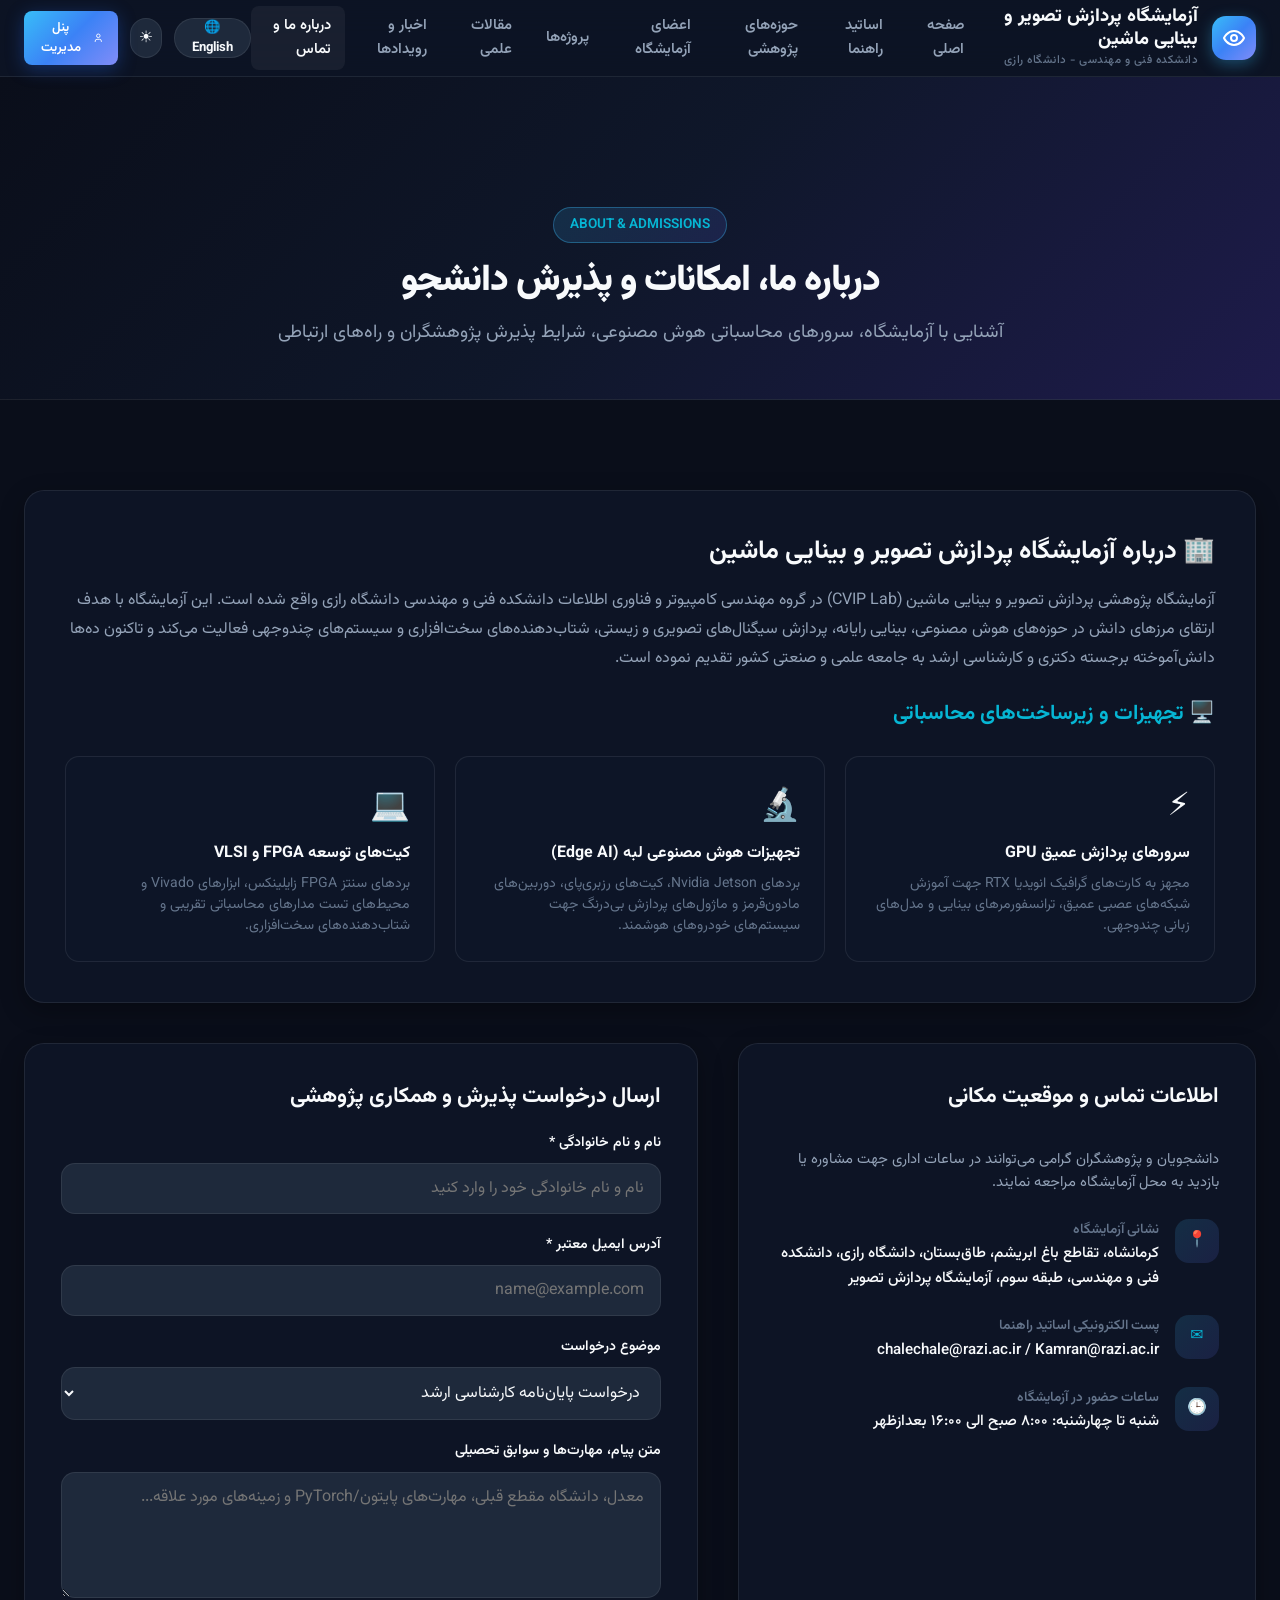
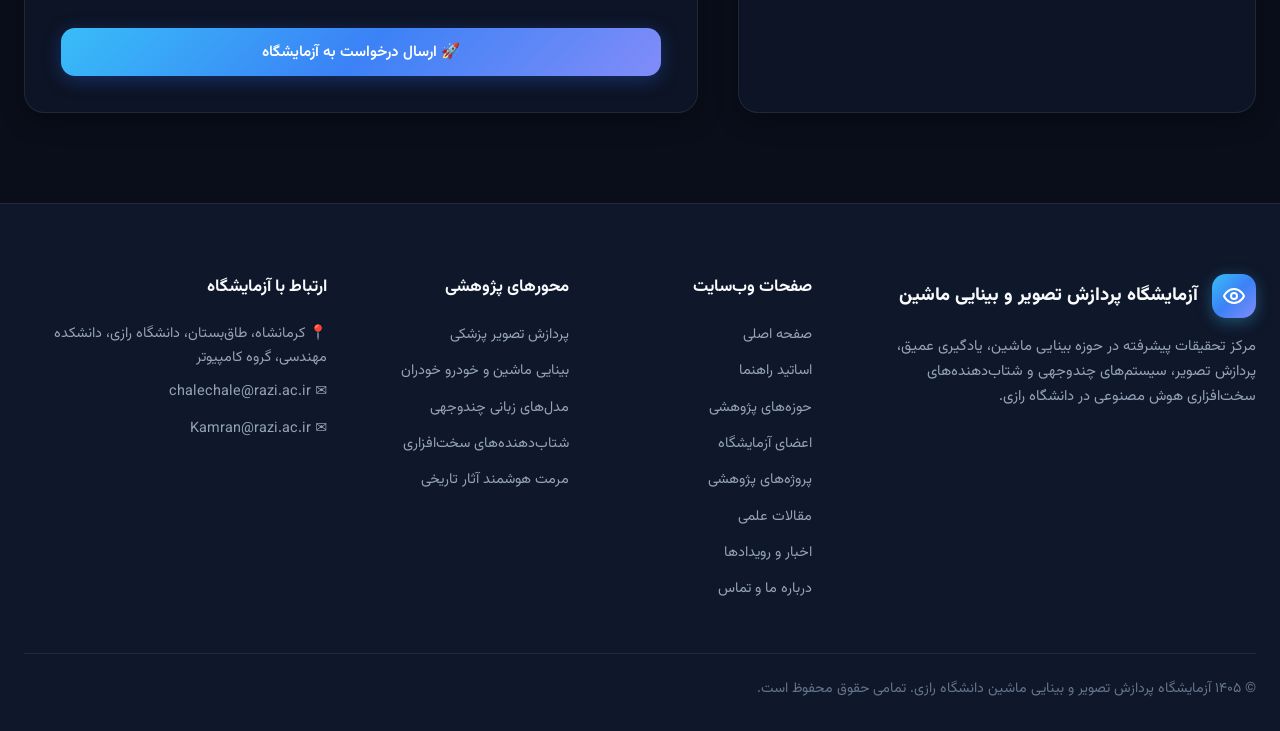
==== contact.html @ 0f0347de "Embed direct interactive Admin Modal in all HTML pages" ====
<!DOCTYPE html>
<html lang="fa" dir="rtl" data-theme="dark">
<head>
    <meta charset="UTF-8">
    <meta name="viewport" content="width=device-width, initial-scale=1.0">
    <title>درباره ما، پذیرش و تماس | آزمایشگاه پردازش تصویر و بینایی ماشین</title>
    
    <!-- Google Fonts -->
    <link rel="preconnect" href="https://fonts.googleapis.com">
    <link rel="preconnect" href="https://fonts.gstatic.com" crossorigin>
    <link href="https://fonts.googleapis.com/css2?family=Plus+Jakarta+Sans:wght@300;400;500;600;700;800&family=Vazirmatn:wght@300;400;500;600;700;800;900&family=Fira+Code:wght@400;500;600&display=swap" rel="stylesheet">
    
    <link rel="stylesheet" href="research_portal/css/modern-theme.css">
    <style>
        .page-header {
            padding: 130px 0 50px 0;
            background: var(--gradient-hero);
            text-align: center;
            position: relative;
            overflow: hidden;
            border-bottom: 1px solid var(--border-color);
        }
        .facilities-grid {
            display: grid;
            grid-template-columns: repeat(auto-fit, minmax(280px, 1fr));
            gap: 20px;
            margin-top: 24px;
        }
        .facility-box {
            background: var(--bg-card);
            border: 1px solid var(--border-color);
            border-radius: var(--radius-md);
            padding: 24px;
        }
    </style>
</head>
<body>

<!-- High-Tech Sticky Navbar -->
<header class="navbar">
    <div class="container navbar-container">
        <a href="index.html" class="nav-brand">
            <div class="nav-logo-icon">
                <svg viewBox="0 0 24 24" fill="none" stroke="currentColor" stroke-width="2">
                    <path d="M2 12s3-7 10-7 10 7 10 7-3 7-10 7-10-7-10-7Z"/>
                    <circle cx="12" cy="12" r="3"/>
                </svg>
            </div>
            <div class="nav-brand-text">
                <span class="nav-brand-title" id="t-nav-brand">آزمایشگاه پردازش تصویر و بینایی ماشین</span>
                <span class="nav-brand-sub" id="t-nav-sub">دانشکده فنی و مهندسی - دانشگاه رازی</span>
            </div>
        </a>

        <nav>
            <ul class="nav-menu">
                <li class="nav-item"><a href="index.html" class="nav-link" id="t-menu-home">صفحه اصلی</a></li>
                <li class="nav-item"><a href="faculty.html" class="nav-link" id="t-menu-faculty">اساتید راهنما</a></li>
                <li class="nav-item"><a href="research.html" class="nav-link" id="t-menu-research">حوزه‌های پژوهشی</a></li>
                <li class="nav-item"><a href="team.html" class="nav-link" id="t-menu-team">اعضای آزمایشگاه</a></li>
                <li class="nav-item"><a href="projects.html" class="nav-link" id="t-menu-projects">پروژه‌ها</a></li>
                <li class="nav-item"><a href="publications.html" class="nav-link" id="t-menu-pubs">مقالات علمی</a></li>
                <li class="nav-item"><a href="news.html" class="nav-link" id="t-menu-news">اخبار و رویدادها</a></li>
                <li class="nav-item"><a href="contact.html" class="nav-link active" id="t-menu-contact">درباره ما و تماس</a></li>
            </ul>
        </nav>

        <div class="nav-actions">
            <button type="button" class="lang-toggle" id="btn-toggle-language" title="English / فارسی">
                🌐 English
            </button>
            <button type="button" class="theme-toggle" id="btn-toggle-theme" title="تغییر تم">
                ☀️
            </button>
            <button type="button" class="btn btn-primary btn-sm" id="btn-open-admin" onclick="openAdminModal()">
                <svg width="14" height="14" viewBox="0 0 24 24" fill="none" stroke="currentColor" stroke-width="2"><path d="M19 21v-2a4 4 0 0 0-4-4H9a4 4 0 0 0-4 4v2"/><circle cx="12" cy="7" r="4"/></svg>
                <span id="t-nav-admin">پنل مدیریت</span>
            </button>
            <button class="mobile-toggle" aria-label="Menu">☰</button>
        </div>
    </div>
</header>

<!-- Page Header -->
<div class="page-header">
    <div class="container">
        <span class="section-badge">About & Admissions</span>
        <h1 class="hero-title" style="font-size: 2.3rem; margin-bottom: 12px;">درباره ما، امکانات و پذیرش دانشجو</h1>
        <p class="hero-desc" style="max-width: 750px; margin: 0 auto;">
            آشنایی با آزمایشگاه، سرورهای محاسباتی هوش مصنوعی، شرایط پذیرش پژوهشگران و راه‌های ارتباطی
        </p>
    </div>
</div>

<!-- Facilities & About Section -->
<section class="section">
    <div class="container">
        
        <div class="glass-card" style="padding: 40px; margin-bottom: 40px;">
            <h2 style="font-size: 1.6rem; color: var(--text-primary); margin-bottom: 14px;">🏢 درباره آزمایشگاه پردازش تصویر و بینایی ماشین</h2>
            <p style="color: var(--text-secondary); font-size: 1rem; line-height: 1.8; margin-bottom: 24px;">
                آزمایشگاه پژوهشی پردازش تصویر و بینایی ماشین (CVIP Lab) در گروه مهندسی کامپیوتر و فناوری اطلاعات دانشکده فنی و مهندسی دانشگاه رازی واقع شده است. این آزمایشگاه با هدف ارتقای مرزهای دانش در حوزه‌های هوش مصنوعی، بینایی رایانه، پردازش سیگنال‌های تصویری و زیستی، شتاب‌دهنده‌های سخت‌افزاری و سیستم‌های چندوجهی فعالیت می‌کند و تاکنون ده‌ها دانش‌آموخته برجسته دکتری و کارشناسی ارشد به جامعه علمی و صنعتی کشور تقدیم نموده است.
            </p>

            <h3 style="font-size: 1.3rem; color: var(--accent-cyan); margin-bottom: 14px;">🖥️ تجهیزات و زیرساخت‌های محاسباتی</h3>
            <div class="facilities-grid">
                <div class="facility-box">
                    <div style="font-size: 2rem; margin-bottom: 8px;">⚡</div>
                    <strong style="color: var(--text-primary); display: block; margin-bottom: 6px;">سرورهای پردازش عمیق GPU</strong>
                    <p style="color: var(--text-muted); font-size: 0.88rem; line-height: 1.5;">مجهز به کارت‌های گرافیک انویدیا RTX جهت آموزش شبکه‌های عصبی عمیق، ترانسفورمرهای بینایی و مدل‌های زبانی چندوجهی.</p>
                </div>

                <div class="facility-box">
                    <div style="font-size: 2rem; margin-bottom: 8px;">🔬</div>
                    <strong style="color: var(--text-primary); display: block; margin-bottom: 6px;">تجهیزات هوش مصنوعی لبه (Edge AI)</strong>
                    <p style="color: var(--text-muted); font-size: 0.88rem; line-height: 1.5;">بردهای Nvidia Jetson، کیت‌های رزبری‌پای، دوربین‌های مادون‌قرمز و ماژول‌های پردازش بی‌درنگ جهت سیستم‌های خودروهای هوشمند.</p>
                </div>

                <div class="facility-box">
                    <div style="font-size: 2rem; margin-bottom: 8px;">💻</div>
                    <strong style="color: var(--text-primary); display: block; margin-bottom: 6px;">کیت‌های توسعه FPGA و VLSI</strong>
                    <p style="color: var(--text-muted); font-size: 0.88rem; line-height: 1.5;">بردهای سنتز FPGA زایلینکس، ابزارهای Vivado و محیط‌های تست مدارهای محاسباتی تقریبی و شتاب‌دهنده‌های سخت‌افزاری.</p>
                </div>
            </div>
        </div>

        <!-- Contact & Application Form Section -->
        <div class="contact-wrap">
            <div class="glass-card contact-info-card">
                <h3 style="font-size: 1.35rem; color: var(--text-primary); margin-bottom: 8px;">اطلاعات تماس و موقعیت مکانی</h3>
                <p style="color: var(--text-secondary); font-size: 0.92rem; line-height: 1.6;">
                    دانشجویان و پژوهشگران گرامی می‌توانند در ساعات اداری جهت مشاوره یا بازدید به محل آزمایشگاه مراجعه نمایند.
                </p>

                <div class="contact-item">
                    <div class="contact-icon">📍</div>
                    <div>
                        <div class="contact-label">نشانی آزمایشگاه</div>
                        <div class="contact-val">کرمانشاه، تقاطع باغ ابریشم، طاق‌بستان، دانشگاه رازی، دانشکده فنی و مهندسی، طبقه سوم، آزمایشگاه پردازش تصویر</div>
                    </div>
                </div>

                <div class="contact-item">
                    <div class="contact-icon">✉️</div>
                    <div>
                        <div class="contact-label">پست الکترونیکی اساتید راهنما</div>
                        <div class="contact-val">chalechale@razi.ac.ir / Kamran@razi.ac.ir</div>
                    </div>
                </div>

                <div class="contact-item">
                    <div class="contact-icon">🕒</div>
                    <div>
                        <div class="contact-label">ساعات حضور در آزمایشگاه</div>
                        <div class="contact-val">شنبه تا چهارشنبه: ۸:۰۰ صبح الی ۱۶:۰۰ بعدازظهر</div>
                    </div>
                </div>
            </div>

            <!-- Form -->
            <div class="glass-card contact-form">
                <h3 style="font-size: 1.35rem; color: var(--text-primary); margin-bottom: 16px;">ارسال درخواست پذیرش و همکاری پژوهشی</h3>
                <form onsubmit="event.preventDefault(); alert('درخواست همکاری شما با موفقیت ثبت شد!'); this.reset();">
                    <div class="form-group">
                        <label class="form-label">نام و نام خانوادگی *</label>
                        <input type="text" class="form-control" placeholder="نام و نام خانوادگی خود را وارد کنید" required>
                    </div>

                    <div class="form-group">
                        <label class="form-label">آدرس ایمیل معتبر *</label>
                        <input type="email" class="form-control" placeholder="name@example.com" required>
                    </div>

                    <div class="form-group">
                        <label class="form-label">موضوع درخواست</label>
                        <select class="form-control">
                            <option>درخواست پایان‌نامه کارشناسی ارشد</option>
                            <option>پذیرش و رساله دکتری تخصصی</option>
                            <option>دستیار پژوهشی (Research Assistant)</option>
                            <option>پروژه‌های همکاری با صنعت</option>
                            <option>ارتباط عمومی و بازدید</option>
                        </select>
                    </div>

                    <div class="form-group">
                        <label class="form-label">متن پیام، مهارت‌ها و سوابق تحصیلی</label>
                        <textarea class="form-control" rows="4" placeholder="معدل، دانشگاه مقطع قبلی، مهارت‌های پایتون/PyTorch و زمینه‌های مورد علاقه..." required></textarea>
                    </div>

                    <button type="submit" class="btn btn-primary" style="width: 100%;">
                        🚀 ارسال درخواست به آزمایشگاه
                    </button>
                </form>
            </div>
        </div>

    </div>
</section>

<!-- Footer -->
<footer class="footer">
    <div class="container">
        <div class="footer-grid">
            <div>
                <div class="nav-brand">
                    <div class="nav-logo-icon">
                        <svg viewBox="0 0 24 24" fill="none" stroke="currentColor" stroke-width="2">
                            <path d="M2 12s3-7 10-7 10 7 10 7-3 7-10 7-10-7-10-7Z"/>
                            <circle cx="12" cy="12" r="3"/>
                        </svg>
                    </div>
                    <span class="nav-brand-title">آزمایشگاه پردازش تصویر و بینایی ماشین</span>
                </div>
                <p class="footer-brand-desc">
                    مرکز تحقیقات پیشرفته در حوزه بینایی ماشین، یادگیری عمیق، پردازش تصویر، سیستم‌های چندوجهی و شتاب‌دهنده‌های سخت‌افزاری هوش مصنوعی در دانشگاه رازی.
                </p>
            </div>

            <div>
                <h4 class="footer-heading">صفحات وب‌سایت</h4>
                <ul class="footer-links">
                    <li><a href="index.html">صفحه اصلی</a></li>
                    <li><a href="faculty.html">اساتید راهنما</a></li>
                    <li><a href="research.html">حوزه‌های پژوهشی</a></li>
                    <li><a href="team.html">اعضای آزمایشگاه</a></li>
                    <li><a href="projects.html">پروژه‌های پژوهشی</a></li>
                    <li><a href="publications.html">مقالات علمی</a></li>
                    <li><a href="news.html">اخبار و رویدادها</a></li>
                    <li><a href="contact.html">درباره ما و تماس</a></li>
                </ul>
            </div>

            <div>
                <h4 class="footer-heading">محورهای پژوهشی</h4>
                <ul class="footer-links">
                    <li><a href="research.html">پردازش تصویر پزشکی</a></li>
                    <li><a href="research.html">بینایی ماشین و خودرو خودران</a></li>
                    <li><a href="research.html">مدل‌های زبانی چندوجهی</a></li>
                    <li><a href="research.html">شتاب‌دهنده‌های سخت‌افزاری</a></li>
                    <li><a href="research.html">مرمت هوشمند آثار تاریخی</a></li>
                </ul>
            </div>

            <div>
                <h4 class="footer-heading">ارتباط با آزمایشگاه</h4>
                <ul class="footer-links">
                    <li style="color: var(--text-secondary); font-size: 0.9rem;">📍 کرمانشاه، طاق‌بستان، دانشگاه رازی، دانشکده مهندسی، گروه کامپیوتر</li>
                    <li><a href="mailto:chalechale@razi.ac.ir">✉️ chalechale@razi.ac.ir</a></li>
                    <li><a href="mailto:Kamran@razi.ac.ir">✉️ Kamran@razi.ac.ir</a></li>
                </ul>
            </div>
        </div>

        <div class="footer-bottom">
            <div>
                © ۱۴۰۵ آزمایشگاه پردازش تصویر و بینایی ماشین دانشگاه رازی. تمامی حقوق محفوظ است.
            </div>
        </div>
    </div>
</footer>

<!-- Interactive Admin Control Center Modal -->
<div class="modal-overlay" id="admin-modal">
    <div class="modal-card" style="max-width: 780px; width: 94%;">
        <button class="modal-close" type="button" onclick="document.getElementById('admin-modal').classList.remove('active')">✕</button>
        
        <div id="admin-login-view">
            <div style="text-align: center; margin-bottom: 24px;">
                <div style="font-size: 2.6rem; margin-bottom: 8px;">🔐</div>
                <h2 style="font-size: 1.6rem; color: var(--text-primary); margin-bottom: 6px;">ورود به پنل مدیریت آزمایشگاه</h2>
                <p style="color: var(--text-muted); font-size: 0.9rem;">نام کاربری: <code>admin</code> | رمز عبور: <code>admin123</code></p>
            </div>

            <div id="admin-login-err" style="display: none; background: rgba(239, 68, 68, 0.15); border: 1px solid rgba(239, 68, 68, 0.3); color: #f87171; padding: 12px; border-radius: 8px; margin-bottom: 16px; text-align: center; font-size: 0.9rem;">
                نام کاربری یا رمز عبور اشتباه است!
            </div>

            <form id="admin-login-form" onsubmit="handleAdminLogin(event)">
                <div class="form-group" style="margin-bottom: 16px;">
                    <label class="form-label" style="display: block; margin-bottom: 6px; font-weight: 600;">نام کاربری (Username)</label>
                    <input type="text" id="adm-user" class="form-control" style="width: 100%; padding: 12px; background: var(--bg-primary); border: 1px solid var(--border-color); border-radius: 8px; color: #fff;" value="admin" required>
                </div>
                <div class="form-group" style="margin-bottom: 20px;">
                    <label class="form-label" style="display: block; margin-bottom: 6px; font-weight: 600;">رمز عبور (Password)</label>
                    <input type="password" id="adm-pass" class="form-control" style="width: 100%; padding: 12px; background: var(--bg-primary); border: 1px solid var(--border-color); border-radius: 8px; color: #fff;" value="admin123" required>
                </div>
                <button type="submit" class="btn btn-primary" style="width: 100%; padding: 12px; font-weight: 700;">
                    ورود به سیستم (Sign In)
                </button>
            </form>
        </div>

        <div id="admin-dash-view" style="display: none;">
            <div style="display: flex; justify-content: space-between; align-items: center; border-bottom: 1px solid var(--border-color); padding-bottom: 16px; margin-bottom: 20px;">
                <div>
                    <h2 style="font-size: 1.4rem; color: var(--text-primary);">📊 پیشخوان مدیریت پرتال (Admin CMS)</h2>
                    <p style="font-size: 0.85rem; color: var(--text-muted);">خوش آمدید، مدیر سیستم | دسترسی به مدیریت اساتید، دانشجویان و مقالات</p>
                </div>
                <button type="button" class="btn btn-outline btn-sm" onclick="handleAdminLogout()">🚪 خروج</button>
            </div>

            <div style="display: grid; grid-template-columns: repeat(auto-fit, minmax(130px, 1fr)); gap: 12px; margin-bottom: 20px;">
                <div style="background: var(--bg-primary); border: 1px solid var(--border-color); padding: 14px; border-radius: 8px; text-align: center;">
                    <div style="font-size: 1.6rem; font-weight: 800; color: var(--accent-cyan);">35</div>
                    <div style="font-size: 0.78rem; color: var(--text-muted);">کل پژوهشگران</div>
                </div>
                <div style="background: var(--bg-primary); border: 1px solid var(--border-color); padding: 14px; border-radius: 8px; text-align: center;">
                    <div style="font-size: 1.6rem; font-weight: 800; color: var(--accent-purple);">9</div>
                    <div style="font-size: 0.78rem; color: var(--text-muted);">دانشجوی دکتری</div>
                </div>
                <div style="background: var(--bg-primary); border: 1px solid var(--border-color); padding: 14px; border-radius: 8px; text-align: center;">
                    <div style="font-size: 1.6rem; font-weight: 800; color: var(--accent-blue);">22</div>
                    <div style="font-size: 0.78rem; color: var(--text-muted);">دانشجوی ارشد</div>
                </div>
                <div style="background: var(--bg-primary); border: 1px solid var(--border-color); padding: 14px; border-radius: 8px; text-align: center;">
                    <div style="font-size: 1.6rem; font-weight: 800; color: var(--accent-emerald);">4</div>
                    <div style="font-size: 0.78rem; color: var(--text-muted);">فارغ‌التحصیل</div>
                </div>
            </div>

            <div style="margin-bottom: 16px; display: flex; gap: 8px; flex-wrap: wrap;">
                <button type="button" class="btn btn-primary btn-sm" onclick="alert('فرم افزودن دانشجو در نسخه پایگاه‌داده فعال است.')">➕ افزودن دانشجو</button>
                <button type="button" class="btn btn-secondary btn-sm" onclick="alert('فرم افزودن مقاله در نسخه پایگاه‌داده فعال است.')">📚 ثبت مقاله جدید</button>
                <a href="team.html" class="btn btn-outline btn-sm">👥 مدیریت اعضا</a>
            </div>

            <div style="max-height: 240px; overflow-y: auto; border: 1px solid var(--border-color); border-radius: 8px;">
                <table style="width: 100%; border-collapse: collapse; font-size: 0.85rem; text-align: right;">
                    <thead>
                        <tr style="background: var(--bg-primary); border-bottom: 1px solid var(--border-color);">
                            <th style="padding: 10px;">نام پژوهشگر</th>
                            <th style="padding: 10px;">مقطع</th>
                            <th style="padding: 10px;">استاد راهنما</th>
                        </tr>
                    </thead>
                    <tbody>
                        <tr style="border-bottom: 1px solid var(--border-color);"><td style="padding: 10px; font-weight: 600;">فائزه صفری</td><td style="padding: 10px;">PhD</td><td style="padding: 10px; color: var(--accent-cyan);">دکتر عبدالله چاله چاله</td></tr>
                        <tr style="border-bottom: 1px solid var(--border-color);"><td style="padding: 10px; font-weight: 600;">عارف عارف‌نیا</td><td style="padding: 10px;">PhD</td><td style="padding: 10px; color: var(--accent-cyan);">دکتر عبدالله چاله چاله</td></tr>
                        <tr style="border-bottom: 1px solid var(--border-color);"><td style="padding: 10px; font-weight: 600;">طاهره کرمی</td><td style="padding: 10px;">PhD</td><td style="padding: 10px; color: var(--accent-cyan);">دکتر عبدالله چاله چاله</td></tr>
                        <tr style="border-bottom: 1px solid var(--border-color);"><td style="padding: 10px; font-weight: 600;">سمانه خسروی</td><td style="padding: 10px;">PhD</td><td style="padding: 10px; color: var(--accent-cyan);">دکتر آرزو کامران</td></tr>
                        <tr style="border-bottom: 1px solid var(--border-color);"><td style="padding: 10px; font-weight: 600;">فاطمه خلوندی</td><td style="padding: 10px;">MSc</td><td style="padding: 10px; color: var(--accent-cyan);">دکتر عبدالله چاله چاله</td></tr>
                        <tr style="border-bottom: 1px solid var(--border-color);"><td style="padding: 10px; font-weight: 600;">طیبه کریمی</td><td style="padding: 10px;">Alumni</td><td style="padding: 10px; color: var(--accent-cyan);">دکتر آرزو کامران</td></tr>
                    </tbody>
                </table>
            </div>
        </div>
    </div>
</div>

<script>
function openAdminModal() {
    const modal = document.getElementById('admin-modal');
    if (modal) modal.classList.add('active');
}
function handleAdminLogin(e) {
    if (e) e.preventDefault();
    const user = document.getElementById('adm-user')?.value.trim();
    const pass = document.getElementById('adm-pass')?.value.trim();
    const err = document.getElementById('admin-login-err');
    if (user === 'admin' && pass === 'admin123') {
        if (err) err.style.display = 'none';
        document.getElementById('admin-login-view').style.display = 'none';
        document.getElementById('admin-dash-view').style.display = 'block';
    } else {
        if (err) err.style.display = 'block';
    }
}
function handleAdminLogout() {
    document.getElementById('admin-dash-view').style.display = 'none';
    document.getElementById('admin-login-view').style.display = 'block';
}
</script>

<script src="research_portal/js/main.js?v=4"></script>
</body>
</html>
---- research_portal/css/modern-theme.css ----
/* ==========================================================================
   CVIP LAB - ADVANCED MODERN THEME & DESIGN SYSTEM
   Computer Vision & Image Processing Research Laboratory
   ========================================================================== */

@import url('https://fonts.googleapis.com/css2?family=Plus+Jakarta+Sans:ital,wght@0,300;0,400;0,500;0,600;0,700;0,800;1,400&family=Vazirmatn:wght@300;400;500;600;700;800;900&family=Fira+Code:wght@400;500;600&display=swap');

:root {
  /* Color Palette - Dark Theme (Default Tech Mode) */
  --bg-primary: #0a0e1a;
  --bg-secondary: #0f172a;
  --bg-tertiary: #1e293b;
  --bg-card: rgba(15, 23, 42, 0.75);
  --bg-card-hover: rgba(30, 41, 59, 0.85);
  --bg-glass: rgba(15, 23, 42, 0.65);
  --border-color: rgba(255, 255, 255, 0.08);
  --border-glow: rgba(56, 189, 248, 0.35);

  --text-primary: #f8fafc;
  --text-secondary: #94a3b8;
  --text-muted: #64748b;

  --accent-blue: #3b82f6;
  --accent-cyan: #06b6d4;
  --accent-indigo: #6366f1;
  --accent-purple: #a855f7;
  --accent-emerald: #10b981;
  --accent-amber: #f59e0b;
  --accent-rose: #f43f5e;

  --gradient-hero: linear-gradient(135deg, #0a0e1a 0%, #0f172a 50%, #1e1b4b 100%);
  --gradient-accent: linear-gradient(135deg, #38bdf8 0%, #3b82f6 50%, #818cf8 100%);
  --gradient-glow: linear-gradient(135deg, rgba(56, 189, 248, 0.15), rgba(99, 102, 241, 0.15));
  --gradient-card: linear-gradient(180deg, rgba(30, 41, 59, 0.6) 0%, rgba(15, 23, 42, 0.8) 100%);

  --shadow-sm: 0 2px 8px rgba(0, 0, 0, 0.2);
  --shadow-md: 0 8px 24px rgba(0, 0, 0, 0.3);
  --shadow-lg: 0 16px 40px rgba(0, 0, 0, 0.4);
  --shadow-glow: 0 0 25px rgba(56, 189, 248, 0.2);

  --radius-sm: 8px;
  --radius-md: 14px;
  --radius-lg: 20px;
  --radius-xl: 28px;
  --radius-full: 9999px;

  --font-en: 'Plus Jakarta Sans', -apple-system, BlinkMacSystemFont, sans-serif;
  --font-fa: 'Vazirmatn', system-ui, -apple-system, sans-serif;
  --font-code: 'Fira Code', monospace;

  --transition: all 0.3s cubic-bezier(0.4, 0, 0.2, 1);
  --transition-slow: all 0.5s cubic-bezier(0.4, 0, 0.2, 1);
}

/* Light Mode Overrides */
[data-theme="light"] {
  --bg-primary: #f8fafc;
  --bg-secondary: #f1f5f9;
  --bg-tertiary: #e2e8f0;
  --bg-card: rgba(255, 255, 255, 0.9);
  --bg-card-hover: #ffffff;
  --bg-glass: rgba(255, 255, 255, 0.8);
  --border-color: rgba(0, 0, 0, 0.08);
  --border-glow: rgba(37, 99, 235, 0.3);

  --text-primary: #0f172a;
  --text-secondary: #475569;
  --text-muted: #64748b;

  --gradient-hero: linear-gradient(135deg, #f8fafc 0%, #e2e8f0 50%, #eff6ff 100%);
  --gradient-accent: linear-gradient(135deg, #0284c7 0%, #2563eb 50%, #4f46e5 100%);
  --gradient-glow: linear-gradient(135deg, rgba(37, 99, 235, 0.08), rgba(99, 102, 241, 0.08));
  --gradient-card: linear-gradient(180deg, rgba(255, 255, 255, 0.95) 0%, rgba(248, 250, 252, 0.9) 100%);

  --shadow-sm: 0 2px 8px rgba(15, 23, 42, 0.04);
  --shadow-md: 0 10px 30px rgba(15, 23, 42, 0.08);
  --shadow-lg: 0 20px 45px rgba(15, 23, 42, 0.12);
  --shadow-glow: 0 0 25px rgba(37, 99, 235, 0.15);
}

/* ==========================================================================
   Base & Reset
   ========================================================================== */
*, *::before, *::after {
  box-sizing: border-box;
  margin: 0;
  padding: 0;
}

html {
  scroll-behavior: smooth;
  font-size: 16px;
}

body {
  font-family: var(--font-en);
  background-color: var(--bg-primary);
  color: var(--text-primary);
  line-height: 1.65;
  overflow-x: hidden;
  transition: background-color 0.4s ease, color 0.4s ease;
  min-height: 100vh;
  display: flex;
  flex-direction: column;
}

/* Persian / RTL Mode */
html[dir="rtl"] body,
html[lang="fa"] body {
  font-family: var(--font-fa);
  direction: rtl;
  text-align: right;
}

a {
  color: inherit;
  text-decoration: none;
  transition: var(--transition);
}

img {
  max-width: 100%;
  height: auto;
  display: block;
}

button, input, textarea, select {
  font-family: inherit;
  font-size: inherit;
  color: inherit;
}

/* Custom Scrollbar */
::-webkit-scrollbar {
  width: 10px;
}
::-webkit-scrollbar-track {
  background: var(--bg-primary);
}
::-webkit-scrollbar-thumb {
  background: var(--bg-tertiary);
  border-radius: var(--radius-full);
}
::-webkit-scrollbar-thumb:hover {
  background: var(--accent-blue);
}

/* ==========================================================================
   Typography & Utilities
   ========================================================================== */
.container {
  width: 100%;
  max-width: 1280px;
  margin: 0 auto;
  padding: 0 24px;
}

.gradient-text {
  background: var(--gradient-accent);
  -webkit-background-clip: text;
  -webkit-text-fill-color: transparent;
  display: inline-block;
}

.section-title-wrap {
  text-align: center;
  margin-bottom: 48px;
  position: relative;
}

.section-badge {
  display: inline-flex;
  align-items: center;
  gap: 8px;
  padding: 6px 16px;
  background: var(--gradient-glow);
  border: 1px solid var(--border-glow);
  border-radius: var(--radius-full);
  font-size: 0.85rem;
  font-weight: 600;
  color: var(--accent-cyan);
  text-transform: uppercase;
  letter-spacing: 1px;
  margin-bottom: 16px;
}

html[dir="rtl"] .section-badge {
  letter-spacing: 0;
}

.section-title {
  font-size: 2.35rem;
  font-weight: 800;
  color: var(--text-primary);
  margin-bottom: 12px;
  letter-spacing: -0.5px;
}

.section-subtitle {
  font-size: 1.05rem;
  color: var(--text-secondary);
  max-width: 680px;
  margin: 0 auto;
}

/* Glassmorphism Card */
.glass-card {
  background: var(--bg-card);
  backdrop-filter: blur(16px);
  -webkit-backdrop-filter: blur(16px);
  border: 1px solid var(--border-color);
  border-radius: var(--radius-lg);
  box-shadow: var(--shadow-md);
  transition: var(--transition);
  position: relative;
  overflow: hidden;
}

.glass-card:hover {
  transform: translateY(-4px);
  border-color: var(--border-glow);
  box-shadow: var(--shadow-glow), var(--shadow-lg);
}

/* Buttons */
.btn {
  display: inline-flex;
  align-items: center;
  justify-content: center;
  gap: 10px;
  padding: 12px 26px;
  border-radius: var(--radius-md);
  font-weight: 600;
  font-size: 0.95rem;
  cursor: pointer;
  border: none;
  outline: none;
  transition: var(--transition);
  position: relative;
  z-index: 1;
}

.btn-primary {
  background: var(--gradient-accent);
  color: #ffffff !important;
  box-shadow: 0 4px 18px rgba(37, 99, 235, 0.35);
}

.btn-primary:hover {
  box-shadow: 0 8px 25px rgba(37, 99, 235, 0.55);
  transform: translateY(-2px);
}

.btn-secondary {
  background: var(--bg-tertiary);
  color: var(--text-primary);
  border: 1px solid var(--border-color);
}

.btn-secondary:hover {
  background: var(--bg-card-hover);
  border-color: var(--border-glow);
  transform: translateY(-2px);
}

.btn-outline {
  background: transparent;
  color: var(--text-primary);
  border: 1px solid var(--border-color);
}

.btn-outline:hover {
  border-color: var(--accent-blue);
  color: var(--accent-cyan);
  background: rgba(56, 189, 248, 0.05);
}

.btn-sm {
  padding: 7px 14px;
  font-size: 0.82rem;
  border-radius: var(--radius-sm);
}

.btn-icon {
  width: 40px;
  height: 40px;
  padding: 0;
  border-radius: var(--radius-full);
}

/* ==========================================================================
   Navigation Bar
   ========================================================================== */
.navbar {
  position: sticky;
  top: 0;
  left: 0;
  width: 100%;
  z-index: 1000;
  background: var(--bg-glass);
  backdrop-filter: blur(20px);
  -webkit-backdrop-filter: blur(20px);
  border-bottom: 1px solid var(--border-color);
  transition: var(--transition);
}

.navbar-container {
  display: flex;
  align-items: center;
  justify-content: space-between;
  height: 76px;
}

.nav-brand {
  display: flex;
  align-items: center;
  gap: 14px;
  font-weight: 800;
  font-size: 1.25rem;
}

.nav-logo-icon {
  width: 44px;
  height: 44px;
  border-radius: var(--radius-md);
  background: var(--gradient-accent);
  display: flex;
  align-items: center;
  justify-content: center;
  color: white;
  box-shadow: 0 4px 15px rgba(56, 189, 248, 0.35);
  flex-shrink: 0;
}

.nav-logo-icon svg {
  width: 24px;
  height: 24px;
}

.nav-brand-text {
  display: flex;
  flex-direction: column;
}

.nav-brand-title {
  color: var(--text-primary);
  line-height: 1.2;
  font-size: 1.15rem;
}

.nav-brand-sub {
  font-size: 0.72rem;
  color: var(--text-muted);
  font-weight: 500;
  letter-spacing: 0.5px;
}

.nav-menu {
  display: flex;
  align-items: center;
  gap: 6px;
  list-style: none;
}

.nav-item {
  position: relative;
}

.nav-link {
  display: flex;
  align-items: center;
  gap: 6px;
  padding: 8px 14px;
  font-size: 0.92rem;
  font-weight: 600;
  color: var(--text-secondary);
  border-radius: var(--radius-sm);
  transition: var(--transition);
}

.nav-link:hover, .nav-link.active {
  color: var(--text-primary);
  background: rgba(255, 255, 255, 0.05);
}

[data-theme="light"] .nav-link:hover, [data-theme="light"] .nav-link.active {
  background: rgba(0, 0, 0, 0.05);
}

/* Dropdown */
.nav-dropdown {
  position: absolute;
  top: 100%;
  left: 0;
  min-width: 220px;
  background: var(--bg-secondary);
  border: 1px solid var(--border-color);
  border-radius: var(--radius-md);
  padding: 8px;
  box-shadow: var(--shadow-lg);
  opacity: 0;
  visibility: hidden;
  transform: translateY(10px);
  transition: var(--transition);
  z-index: 100;
}

html[dir="rtl"] .nav-dropdown {
  left: auto;
  right: 0;
}

.nav-item:hover .nav-dropdown {
  opacity: 1;
  visibility: visible;
  transform: translateY(0);
}

.nav-dropdown-item {
  display: flex;
  align-items: center;
  gap: 10px;
  padding: 10px 14px;
  font-size: 0.88rem;
  font-weight: 500;
  color: var(--text-secondary);
  border-radius: var(--radius-sm);
  transition: var(--transition);
}

.nav-dropdown-item:hover {
  background: var(--bg-tertiary);
  color: var(--accent-cyan);
}

/* Controls (Theme + Lang + Admin) */
.nav-actions {
  display: flex;
  align-items: center;
  gap: 12px;
}

.theme-toggle, .lang-toggle {
  background: var(--bg-tertiary);
  border: 1px solid var(--border-color);
  color: var(--text-primary);
  width: 40px;
  height: 40px;
  border-radius: var(--radius-full);
  display: flex;
  align-items: center;
  justify-content: center;
  cursor: pointer;
  transition: var(--transition);
}

.theme-toggle:hover, .lang-toggle:hover {
  border-color: var(--accent-blue);
  color: var(--accent-cyan);
  transform: scale(1.05);
}

.lang-toggle {
  width: auto;
  padding: 0 14px;
  font-weight: 700;
  font-size: 0.82rem;
}

.mobile-toggle {
  display: none;
  background: transparent;
  border: none;
  color: var(--text-primary);
  font-size: 1.5rem;
  cursor: pointer;
}

/* ==========================================================================
   Hero Section & Canvas
   ========================================================================== */
.hero-section {
  position: relative;
  min-height: 86vh;
  display: flex;
  align-items: center;
  justify-content: center;
  padding: 70px 0 50px 0;
  overflow: hidden;
  background: var(--gradient-hero);
}

#vision-canvas {
  position: absolute;
  top: 0;
  left: 0;
  width: 100%;
  height: 100%;
  pointer-events: none;
  z-index: 0;
  opacity: 0.85;
}

.hero-glow-1 {
  position: absolute;
  top: 15%;
  left: 10%;
  width: 450px;
  height: 450px;
  background: radial-gradient(circle, rgba(56, 189, 248, 0.18) 0%, rgba(56, 189, 248, 0) 70%);
  filter: blur(50px);
  pointer-events: none;
}

.hero-glow-2 {
  position: absolute;
  bottom: 10%;
  right: 10%;
  width: 500px;
  height: 500px;
  background: radial-gradient(circle, rgba(99, 102, 241, 0.18) 0%, rgba(99, 102, 241, 0) 70%);
  filter: blur(50px);
  pointer-events: none;
}

.hero-content {
  position: relative;
  z-index: 2;
  text-align: center;
  max-width: 960px;
  margin: 0 auto;
}

.hero-tag {
  display: inline-flex;
  align-items: center;
  gap: 8px;
  padding: 8px 20px;
  background: rgba(56, 189, 248, 0.1);
  border: 1px solid rgba(56, 189, 248, 0.3);
  border-radius: var(--radius-full);
  font-size: 0.9rem;
  font-weight: 600;
  color: var(--accent-cyan);
  margin-bottom: 24px;
  box-shadow: 0 4px 15px rgba(56, 189, 248, 0.15);
  animation: pulse-glow 3s infinite alternate;
}

@keyframes pulse-glow {
  0% { box-shadow: 0 0 10px rgba(56, 189, 248, 0.2); }
  100% { box-shadow: 0 0 25px rgba(56, 189, 248, 0.45); }
}

.hero-title {
  font-size: 3.4rem;
  font-weight: 900;
  line-height: 1.2;
  letter-spacing: -1px;
  margin-bottom: 20px;
}

.hero-desc {
  font-size: 1.15rem;
  color: var(--text-secondary);
  line-height: 1.8;
  max-width: 800px;
  margin: 0 auto 36px auto;
}

.hero-actions {
  display: flex;
  align-items: center;
  justify-content: center;
  gap: 16px;
  flex-wrap: wrap;
  margin-bottom: 60px;
}

/* Hero Stats Bar */
.hero-stats {
  display: grid;
  grid-template-columns: repeat(4, 1fr);
  gap: 20px;
  margin-top: 20px;
}

.stat-item {
  padding: 24px;
  text-align: center;
  background: var(--bg-card);
  backdrop-filter: blur(12px);
  border: 1px solid var(--border-color);
  border-radius: var(--radius-md);
  transition: var(--transition);
}

.stat-item:hover {
  transform: translateY(-5px);
  border-color: var(--border-glow);
  box-shadow: var(--shadow-glow);
}

.stat-number {
  font-size: 2.6rem;
  font-weight: 800;
  background: var(--gradient-accent);
  -webkit-background-clip: text;
  -webkit-text-fill-color: transparent;
  line-height: 1;
  margin-bottom: 8px;
}

.stat-label {
  font-size: 0.9rem;
  color: var(--text-secondary);
  font-weight: 600;
}

/* ==========================================================================
   Section Layouts
   ========================================================================== */
.section {
  padding: 90px 0;
  position: relative;
}

.section-alt {
  background: var(--bg-secondary);
}

/* Research Areas Grid */
.research-grid {
  display: grid;
  grid-template-columns: repeat(auto-fit, minmax(320px, 1fr));
  gap: 28px;
}

.research-card {
  padding: 32px;
  display: flex;
  flex-direction: column;
  height: 100%;
}

.research-icon {
  width: 56px;
  height: 56px;
  border-radius: var(--radius-md);
  background: var(--gradient-glow);
  border: 1px solid var(--border-glow);
  color: var(--accent-cyan);
  display: flex;
  align-items: center;
  justify-content: center;
  margin-bottom: 22px;
  font-size: 1.6rem;
  transition: var(--transition);
}

.research-card:hover .research-icon {
  transform: scale(1.1) rotate(5deg);
  background: var(--gradient-accent);
  color: white;
}

.research-title {
  font-size: 1.3rem;
  font-weight: 700;
  margin-bottom: 12px;
  color: var(--text-primary);
}

.research-desc {
  font-size: 0.95rem;
  color: var(--text-secondary);
  line-height: 1.7;
  flex-grow: 1;
  margin-bottom: 20px;
}

.research-tags {
  display: flex;
  flex-wrap: wrap;
  gap: 8px;
}

.tag {
  font-size: 0.78rem;
  font-weight: 600;
  padding: 4px 10px;
  border-radius: var(--radius-sm);
  background: rgba(255, 255, 255, 0.05);
  color: var(--text-secondary);
  border: 1px solid var(--border-color);
}

[data-theme="light"] .tag {
  background: rgba(0, 0, 0, 0.04);
}

/* ==========================================================================
   Faculty / Professors Spotlight
   ========================================================================== */
.professors-grid {
  display: grid;
  grid-template-columns: repeat(auto-fit, minmax(460px, 1fr));
  gap: 32px;
}

.prof-featured-card {
  display: flex;
  gap: 28px;
  padding: 36px;
  align-items: flex-start;
}

.prof-img-wrap {
  position: relative;
  flex-shrink: 0;
  width: 170px;
  height: 215px;
  border-radius: var(--radius-md);
  overflow: hidden;
  border: 2px solid var(--border-glow);
  box-shadow: var(--shadow-md);
}

.prof-img-wrap img {
  width: 100%;
  height: 100%;
  object-fit: cover;
  object-position: top;
  transition: transform 0.5s ease;
}

.prof-featured-card:hover .prof-img-wrap img {
  transform: scale(1.05);
}

.prof-info {
  flex-grow: 1;
}

.prof-badge {
  display: inline-block;
  font-size: 0.78rem;
  font-weight: 700;
  padding: 4px 12px;
  border-radius: var(--radius-full);
  background: rgba(59, 130, 246, 0.15);
  color: var(--accent-blue);
  margin-bottom: 8px;
}

.prof-name {
  font-size: 1.55rem;
  font-weight: 800;
  margin-bottom: 4px;
  color: var(--text-primary);
}

.prof-title {
  font-size: 0.95rem;
  color: var(--accent-cyan);
  font-weight: 600;
  margin-bottom: 12px;
}

.prof-field {
  font-size: 0.9rem;
  color: var(--text-secondary);
  margin-bottom: 16px;
  line-height: 1.6;
}

.prof-links {
  display: flex;
  gap: 12px;
  flex-wrap: wrap;
  margin-top: 14px;
}

/* ==========================================================================
   Team / Students Section & Filter
   ========================================================================== */
.filter-bar {
  display: flex;
  align-items: center;
  justify-content: space-between;
  flex-wrap: wrap;
  gap: 20px;
  margin-bottom: 36px;
  background: var(--bg-card);
  padding: 16px 24px;
  border-radius: var(--radius-lg);
  border: 1px solid var(--border-color);
}

.filter-tabs {
  display: flex;
  gap: 8px;
  flex-wrap: wrap;
}

.filter-btn {
  padding: 8px 18px;
  border-radius: var(--radius-full);
  font-size: 0.88rem;
  font-weight: 600;
  background: transparent;
  border: 1px solid transparent;
  color: var(--text-secondary);
  cursor: pointer;
  transition: var(--transition);
}

.filter-btn:hover {
  color: var(--text-primary);
  background: var(--bg-tertiary);
}

.filter-btn.active {
  background: var(--gradient-accent);
  color: #ffffff;
  box-shadow: 0 4px 14px rgba(37, 99, 235, 0.3);
}

.search-input-wrap {
  position: relative;
  min-width: 260px;
}

.search-input-wrap input {
  width: 100%;
  padding: 10px 16px 10px 42px;
  background: var(--bg-tertiary);
  border: 1px solid var(--border-color);
  border-radius: var(--radius-full);
  font-size: 0.9rem;
  color: var(--text-primary);
  outline: none;
  transition: var(--transition);
}

html[dir="rtl"] .search-input-wrap input {
  padding: 10px 42px 10px 16px;
}

.search-input-wrap input:focus {
  border-color: var(--accent-cyan);
  box-shadow: 0 0 12px rgba(6, 182, 212, 0.25);
}

.search-icon-pos {
  position: absolute;
  top: 50%;
  left: 15px;
  transform: translateY(-50%);
  color: var(--text-muted);
  pointer-events: none;
}

html[dir="rtl"] .search-icon-pos {
  left: auto;
  right: 15px;
}

/* Students Grid */
.students-grid {
  display: grid;
  grid-template-columns: repeat(auto-fill, minmax(280px, 1fr));
  gap: 24px;
}

.student-card {
  padding: 24px;
  text-align: center;
  display: flex;
  flex-direction: column;
  align-items: center;
}

.student-avatar {
  width: 100px;
  height: 100px;
  border-radius: 50%;
  object-fit: cover;
  border: 3px solid var(--border-glow);
  margin-bottom: 16px;
  box-shadow: var(--shadow-sm);
  transition: var(--transition);
}

.student-card:hover .student-avatar {
  transform: scale(1.08);
  border-color: var(--accent-cyan);
}

.student-degree-badge {
  font-size: 0.72rem;
  font-weight: 700;
  padding: 3px 10px;
  border-radius: var(--radius-full);
  margin-bottom: 8px;
}

.badge-phd {
  background: rgba(168, 85, 247, 0.15);
  color: var(--accent-purple);
  border: 1px solid rgba(168, 85, 247, 0.3);
}

.badge-msc {
  background: rgba(56, 189, 248, 0.15);
  color: var(--accent-cyan);
  border: 1px solid rgba(56, 189, 248, 0.3);
}

.badge-alumni {
  background: rgba(16, 185, 129, 0.15);
  color: var(--accent-emerald);
  border: 1px solid rgba(16, 185, 129, 0.3);
}

.student-name {
  font-size: 1.15rem;
  font-weight: 700;
  color: var(--text-primary);
  margin-bottom: 4px;
}

.student-major {
  font-size: 0.82rem;
  color: var(--text-muted);
  margin-bottom: 12px;
}

.student-thesis {
  font-size: 0.85rem;
  color: var(--text-secondary);
  line-height: 1.5;
  background: rgba(255, 255, 255, 0.03);
  padding: 10px;
  border-radius: var(--radius-sm);
  width: 100%;
  margin-bottom: 16px;
  flex-grow: 1;
  display: -webkit-box;
  -webkit-line-clamp: 2;
  -webkit-box-orient: vertical;
  overflow: hidden;
}

[data-theme="light"] .student-thesis {
  background: rgba(0, 0, 0, 0.02);
}

.student-card-actions {
  display: flex;
  gap: 8px;
  width: 100%;
  margin-top: auto;
}

/* ==========================================================================
   Publications List
   ========================================================================== */
.pub-list {
  display: flex;
  flex-direction: column;
  gap: 20px;
}

.pub-item {
  padding: 26px 30px;
  border-left: 4px solid var(--accent-blue);
  display: flex;
  flex-direction: column;
  gap: 12px;
}

html[dir="rtl"] .pub-item {
  border-left: none;
  border-right: 4px solid var(--accent-blue);
}

.pub-item:hover {
  border-color: var(--accent-cyan);
}

.pub-header {
  display: flex;
  align-items: center;
  justify-content: space-between;
  flex-wrap: wrap;
  gap: 10px;
}

.pub-year-badge {
  font-size: 0.8rem;
  font-weight: 700;
  padding: 3px 12px;
  border-radius: var(--radius-full);
  background: rgba(56, 189, 248, 0.15);
  color: var(--accent-cyan);
}

.pub-venue-badge {
  font-size: 0.78rem;
  font-weight: 600;
  padding: 3px 10px;
  border-radius: var(--radius-sm);
  background: rgba(255, 255, 255, 0.05);
  color: var(--text-secondary);
}

.pub-title {
  font-size: 1.18rem;
  font-weight: 700;
  color: var(--text-primary);
  line-height: 1.45;
}

.pub-authors {
  font-size: 0.92rem;
  color: var(--text-secondary);
}

.pub-journal {
  font-size: 0.88rem;
  color: var(--text-muted);
  font-style: italic;
}

.pub-actions {
  display: flex;
  gap: 10px;
  flex-wrap: wrap;
  margin-top: 4px;
}

/* ==========================================================================
   Projects Showcase
   ========================================================================== */
.projects-grid {
  display: grid;
  grid-template-columns: repeat(auto-fit, minmax(360px, 1fr));
  gap: 28px;
}

.project-card {
  padding: 0;
  display: flex;
  flex-direction: column;
}

.project-img-wrap {
  width: 100%;
  height: 200px;
  overflow: hidden;
  position: relative;
  background: linear-gradient(135deg, #1e293b 0%, #0f172a 100%);
}

.project-img-wrap img {
  width: 100%;
  height: 100%;
  object-fit: cover;
  transition: transform 0.6s ease;
}

.project-card:hover .project-img-wrap img {
  transform: scale(1.08);
}

.project-status-tag {
  position: absolute;
  top: 14px;
  right: 14px;
  padding: 4px 12px;
  border-radius: var(--radius-full);
  font-size: 0.75rem;
  font-weight: 700;
  backdrop-filter: blur(8px);
}

html[dir="rtl"] .project-status-tag {
  right: auto;
  left: 14px;
}

.status-active {
  background: rgba(16, 185, 129, 0.85);
  color: #ffffff;
}

.status-completed {
  background: rgba(59, 130, 246, 0.85);
  color: #ffffff;
}

.project-body {
  padding: 26px;
  display: flex;
  flex-direction: column;
  flex-grow: 1;
}

.project-title {
  font-size: 1.25rem;
  font-weight: 700;
  margin-bottom: 10px;
  color: var(--text-primary);
}

.project-desc {
  font-size: 0.92rem;
  color: var(--text-secondary);
  line-height: 1.6;
  margin-bottom: 18px;
  flex-grow: 1;
}

.project-tech {
  display: flex;
  flex-wrap: wrap;
  gap: 6px;
  margin-bottom: 18px;
}

.tech-tag {
  font-size: 0.72rem;
  font-weight: 600;
  padding: 3px 8px;
  border-radius: var(--radius-sm);
  background: rgba(56, 189, 248, 0.1);
  color: var(--accent-cyan);
  border: 1px solid rgba(56, 189, 248, 0.2);
}

/* ==========================================================================
   News & Events
   ========================================================================== */
.news-grid {
  display: grid;
  grid-template-columns: repeat(auto-fit, minmax(320px, 1fr));
  gap: 24px;
}

.news-card {
  padding: 26px;
  display: flex;
  flex-direction: column;
}

.news-date {
  font-size: 0.82rem;
  color: var(--accent-cyan);
  font-weight: 700;
  margin-bottom: 8px;
  display: flex;
  align-items: center;
  gap: 6px;
}

.news-title {
  font-size: 1.15rem;
  font-weight: 700;
  color: var(--text-primary);
  margin-bottom: 10px;
  line-height: 1.4;
}

.news-excerpt {
  font-size: 0.9rem;
  color: var(--text-secondary);
  line-height: 1.6;
  flex-grow: 1;
  margin-bottom: 16px;
}

/* ==========================================================================
   Contact / Join Us Section
   ========================================================================== */
.contact-wrap {
  display: grid;
  grid-template-columns: 1fr 1.3fr;
  gap: 40px;
}

.contact-info-card {
  padding: 36px;
  display: flex;
  flex-direction: column;
  gap: 24px;
}

.contact-item {
  display: flex;
  align-items: flex-start;
  gap: 16px;
}

.contact-icon {
  width: 44px;
  height: 44px;
  border-radius: var(--radius-md);
  background: var(--gradient-glow);
  color: var(--accent-cyan);
  display: flex;
  align-items: center;
  justify-content: center;
  flex-shrink: 0;
}

.contact-label {
  font-size: 0.85rem;
  color: var(--text-muted);
  font-weight: 600;
}

.contact-val {
  font-size: 0.95rem;
  color: var(--text-primary);
  font-weight: 500;
}

.contact-form {
  padding: 36px;
}

.form-group {
  margin-bottom: 20px;
}

.form-label {
  display: block;
  font-size: 0.88rem;
  font-weight: 600;
  color: var(--text-primary);
  margin-bottom: 8px;
}

.form-control {
  width: 100%;
  padding: 12px 16px;
  background: var(--bg-tertiary);
  border: 1px solid var(--border-color);
  border-radius: var(--radius-md);
  color: var(--text-primary);
  outline: none;
  transition: var(--transition);
}

.form-control:focus {
  border-color: var(--accent-cyan);
  box-shadow: 0 0 14px rgba(6, 182, 212, 0.25);
}

/* ==========================================================================
   Modal Dialogs
   ========================================================================== */
.modal-overlay {
  position: fixed;
  top: 0;
  left: 0;
  width: 100%;
  height: 100%;
  background: rgba(10, 14, 26, 0.8);
  backdrop-filter: blur(8px);
  -webkit-backdrop-filter: blur(8px);
  z-index: 2000;
  display: flex;
  align-items: center;
  justify-content: center;
  padding: 20px;
  opacity: 0;
  visibility: hidden;
  transition: var(--transition);
}

.modal-overlay.active {
  opacity: 1;
  visibility: visible;
}

.modal-card {
  width: 100%;
  max-width: 650px;
  background: var(--bg-secondary);
  border: 1px solid var(--border-glow);
  border-radius: var(--radius-lg);
  box-shadow: var(--shadow-lg);
  padding: 32px;
  position: relative;
  transform: scale(0.95);
  transition: var(--transition);
  max-height: 90vh;
  overflow-y: auto;
}

.modal-overlay.active .modal-card {
  transform: scale(1);
}

.modal-close {
  position: absolute;
  top: 20px;
  right: 20px;
  background: var(--bg-tertiary);
  border: none;
  color: var(--text-primary);
  width: 36px;
  height: 36px;
  border-radius: 50%;
  display: flex;
  align-items: center;
  justify-content: center;
  cursor: pointer;
}

html[dir="rtl"] .modal-close {
  right: auto;
  left: 20px;
}

.bibtex-box {
  background: var(--bg-primary);
  border: 1px solid var(--border-color);
  border-radius: var(--radius-md);
  padding: 16px;
  font-family: var(--font-code);
  font-size: 0.85rem;
  color: var(--accent-cyan);
  white-space: pre-wrap;
  word-break: break-all;
  margin: 16px 0;
}

/* ==========================================================================
   Footer
   ========================================================================== */
.footer {
  margin-top: auto;
  background: var(--bg-secondary);
  border-top: 1px solid var(--border-color);
  padding: 70px 0 30px 0;
}

.footer-grid {
  display: grid;
  grid-template-columns: 2fr 1fr 1fr 1.5fr;
  gap: 40px;
  margin-bottom: 50px;
}

.footer-brand-desc {
  color: var(--text-secondary);
  font-size: 0.92rem;
  margin-top: 16px;
  line-height: 1.7;
  max-width: 360px;
}

.footer-heading {
  font-size: 1.05rem;
  font-weight: 700;
  color: var(--text-primary);
  margin-bottom: 20px;
}

.footer-links {
  list-style: none;
  display: flex;
  flex-direction: column;
  gap: 10px;
}

.footer-links a {
  color: var(--text-secondary);
  font-size: 0.9rem;
  transition: var(--transition);
}

.footer-links a:hover {
  color: var(--accent-cyan);
  padding-left: 6px;
}

html[dir="rtl"] .footer-links a:hover {
  padding-left: 0;
  padding-right: 6px;
}

.footer-bottom {
  padding-top: 24px;
  border-top: 1px solid var(--border-color);
  display: flex;
  align-items: center;
  justify-content: space-between;
  flex-wrap: wrap;
  gap: 16px;
  font-size: 0.88rem;
  color: var(--text-muted);
}

/* ==========================================================================
   Responsive Breakpoints & Mobile Optimization
   ========================================================================== */

/* Large Laptops & Desktops (max-width: 1200px) */
@media (max-width: 1200px) {
  .container {
    max-width: 96%;
    padding: 0 20px;
  }
  .hero-title {
    font-size: clamp(2.2rem, 4vw, 3rem);
  }
  .footer-grid {
    grid-template-columns: 1.5fr 1fr 1fr 1.2fr;
    gap: 30px;
  }
}

/* Tablets & Small Laptops (max-width: 1024px) */
@media (max-width: 1024px) {
  .hero-title {
    font-size: clamp(1.9rem, 3.8vw, 2.7rem);
  }
  .hero-stats {
    grid-template-columns: repeat(2, 1fr);
    gap: 16px;
  }
  .professors-grid {
    grid-template-columns: 1fr;
  }
  .contact-wrap {
    grid-template-columns: 1fr;
  }
  .footer-grid {
    grid-template-columns: 1fr 1fr;
    gap: 36px;
  }
  .pillar-card {
    grid-template-columns: 1fr;
    gap: 20px;
  }
  .pillar-visual {
    height: 180px;
  }
}

/* Tablets & Mobile Landscape (max-width: 768px) */
@media (max-width: 768px) {
  .navbar-container {
    height: 70px;
  }

  .nav-brand-title {
    font-size: 0.98rem;
  }

  .nav-brand-sub {
    font-size: 0.72rem;
  }

  .nav-menu {
    position: fixed;
    top: 70px;
    left: 0;
    right: 0;
    width: 100%;
    max-height: calc(100vh - 70px);
    overflow-y: auto;
    background: var(--bg-secondary);
    backdrop-filter: blur(20px);
    -webkit-backdrop-filter: blur(20px);
    border-bottom: 1px solid var(--border-color);
    box-shadow: var(--shadow-lg);
    flex-direction: column;
    padding: 24px 20px 36px 20px;
    gap: 10px;
    transform: translateY(-120%);
    opacity: 0;
    pointer-events: none;
    transition: all 0.35s cubic-bezier(0.4, 0, 0.2, 1);
    z-index: 999;
  }

  .nav-menu.active {
    transform: translateY(0);
    opacity: 1;
    pointer-events: auto;
  }

  .nav-link {
    width: 100%;
    padding: 12px 16px;
    border-radius: var(--radius-sm);
    background: rgba(255, 255, 255, 0.02);
    border: 1px solid transparent;
  }

  .nav-link:hover, .nav-link.active {
    background: rgba(56, 189, 248, 0.1);
    border-color: rgba(56, 189, 248, 0.2);
  }

  .mobile-toggle {
    display: flex;
    align-items: center;
    justify-content: center;
  }

  /* Hero Section */
  .hero-section {
    padding: 130px 0 60px 0;
    min-height: auto;
  }

  .hero-title {
    font-size: clamp(1.75rem, 5.5vw, 2.3rem);
    line-height: 1.35;
  }

  .hero-desc {
    font-size: 0.98rem;
    margin-bottom: 30px;
  }

  .hero-actions {
    flex-direction: column;
    width: 100%;
    gap: 12px;
  }

  .hero-actions .btn {
    width: 100%;
    justify-content: center;
  }

  .hero-stats {
    grid-template-columns: repeat(2, 1fr);
    gap: 12px;
    margin-top: 40px;
  }

  .stat-item {
    padding: 18px 12px;
  }

  .stat-number {
    font-size: 1.8rem;
  }

  .stat-label {
    font-size: 0.78rem;
  }

  /* Faculty */
  .prof-featured-card, .prof-detail-card {
    flex-direction: column;
    align-items: center;
    text-align: center;
    padding: 24px 18px;
  }

  .prof-img-wrap {
    width: 180px !important;
    height: 220px !important;
    margin: 0 auto 20px auto;
  }

  .prof-links {
    justify-content: center;
    flex-direction: column;
    width: 100%;
    gap: 10px;
  }

  .prof-links .btn {
    width: 100%;
    justify-content: center;
  }

  /* Filter Bar & Tabs Horizontal Touch Scroll */
  .filter-bar {
    flex-direction: column;
    align-items: stretch;
    gap: 16px;
  }

  .filter-tabs {
    display: flex;
    flex-wrap: nowrap;
    overflow-x: auto;
    -webkit-overflow-scrolling: touch;
    padding-bottom: 6px;
    gap: 8px;
    scrollbar-width: none;
  }

  .filter-tabs::-webkit-scrollbar {
    display: none;
  }

  .filter-btn {
    white-space: nowrap;
    flex-shrink: 0;
    padding: 9px 14px;
    font-size: 0.85rem;
  }

  .search-input-wrap {
    width: 100%;
  }

  .search-input-wrap input {
    font-size: 0.9rem;
    padding: 12px 14px 12px 42px;
  }

  html[dir="rtl"] .search-input-wrap input {
    padding: 12px 42px 12px 14px;
  }

  /* Grids */
  .students-grid {
    grid-template-columns: repeat(auto-fill, minmax(240px, 1fr));
    gap: 16px;
  }

  .projects-grid {
    grid-template-columns: 1fr;
    gap: 20px;
  }

  .research-grid {
    grid-template-columns: 1fr;
    gap: 18px;
  }

  .pub-item {
    padding: 20px 16px;
  }

  .pub-actions {
    flex-direction: column;
    width: 100%;
  }

  .pub-actions .btn {
    width: 100%;
    justify-content: center;
  }

  /* Modals */
  .modal-card {
    width: 94% !important;
    max-width: 94% !important;
    max-height: 88vh;
    padding: 24px 16px !important;
    border-radius: var(--radius-lg);
  }

  .member-modal-content {
    flex-direction: column;
    align-items: center;
    text-align: center;
  }

  .member-modal-avatar {
    width: 120px;
    height: 150px;
    margin-bottom: 12px;
  }

  /* Page Headers */
  .page-header {
    padding: 110px 0 40px 0 !important;
  }

  .page-header .hero-title {
    font-size: 1.8rem !important;
  }

  .page-header .hero-desc {
    font-size: 0.92rem !important;
  }

  /* Footer */
  .footer {
    padding: 50px 0 24px 0;
  }

  .footer-grid {
    grid-template-columns: 1fr;
    gap: 32px;
  }

  .footer-bottom {
    flex-direction: column;
    text-align: center;
    gap: 12px;
  }
}

/* Small SmartPhones (max-width: 480px) */
@media (max-width: 480px) {
  .nav-brand-sub {
    display: none;
  }

  .nav-brand-title {
    font-size: 0.88rem;
    max-width: 170px;
    white-space: nowrap;
    overflow: hidden;
    text-overflow: ellipsis;
  }

  .lang-toggle {
    padding: 7px 10px;
    font-size: 0.78rem;
  }

  .btn-sm {
    padding: 7px 11px;
    font-size: 0.78rem;
  }

  .theme-toggle {
    width: 36px;
    height: 36px;
    font-size: 1rem;
  }

  .hero-stats {
    grid-template-columns: 1fr 1fr;
    gap: 10px;
  }

  .stat-item {
    padding: 14px 8px;
  }

  .stat-number {
    font-size: 1.55rem;
  }

  .stat-label {
    font-size: 0.72rem;
  }

  .students-grid {
    grid-template-columns: 1fr;
  }

  .student-card {
    padding: 22px 16px;
  }

  .student-card-actions {
    flex-direction: column;
  }

  .student-card-actions .btn {
    width: 100%;
    justify-content: center;
  }

  .contact-form {
    padding: 22px 16px;
  }

  .form-control {
    padding: 11px 14px;
    font-size: 0.88rem;
  }

  .glass-card {
    padding: 20px 16px !important;
  }
}

/* Ultra Small Screens (max-width: 360px) */
@media (max-width: 360px) {
  .navbar-container {
    padding: 0 12px;
  }
  .hero-stats {
    grid-template-columns: 1fr;
  }
}
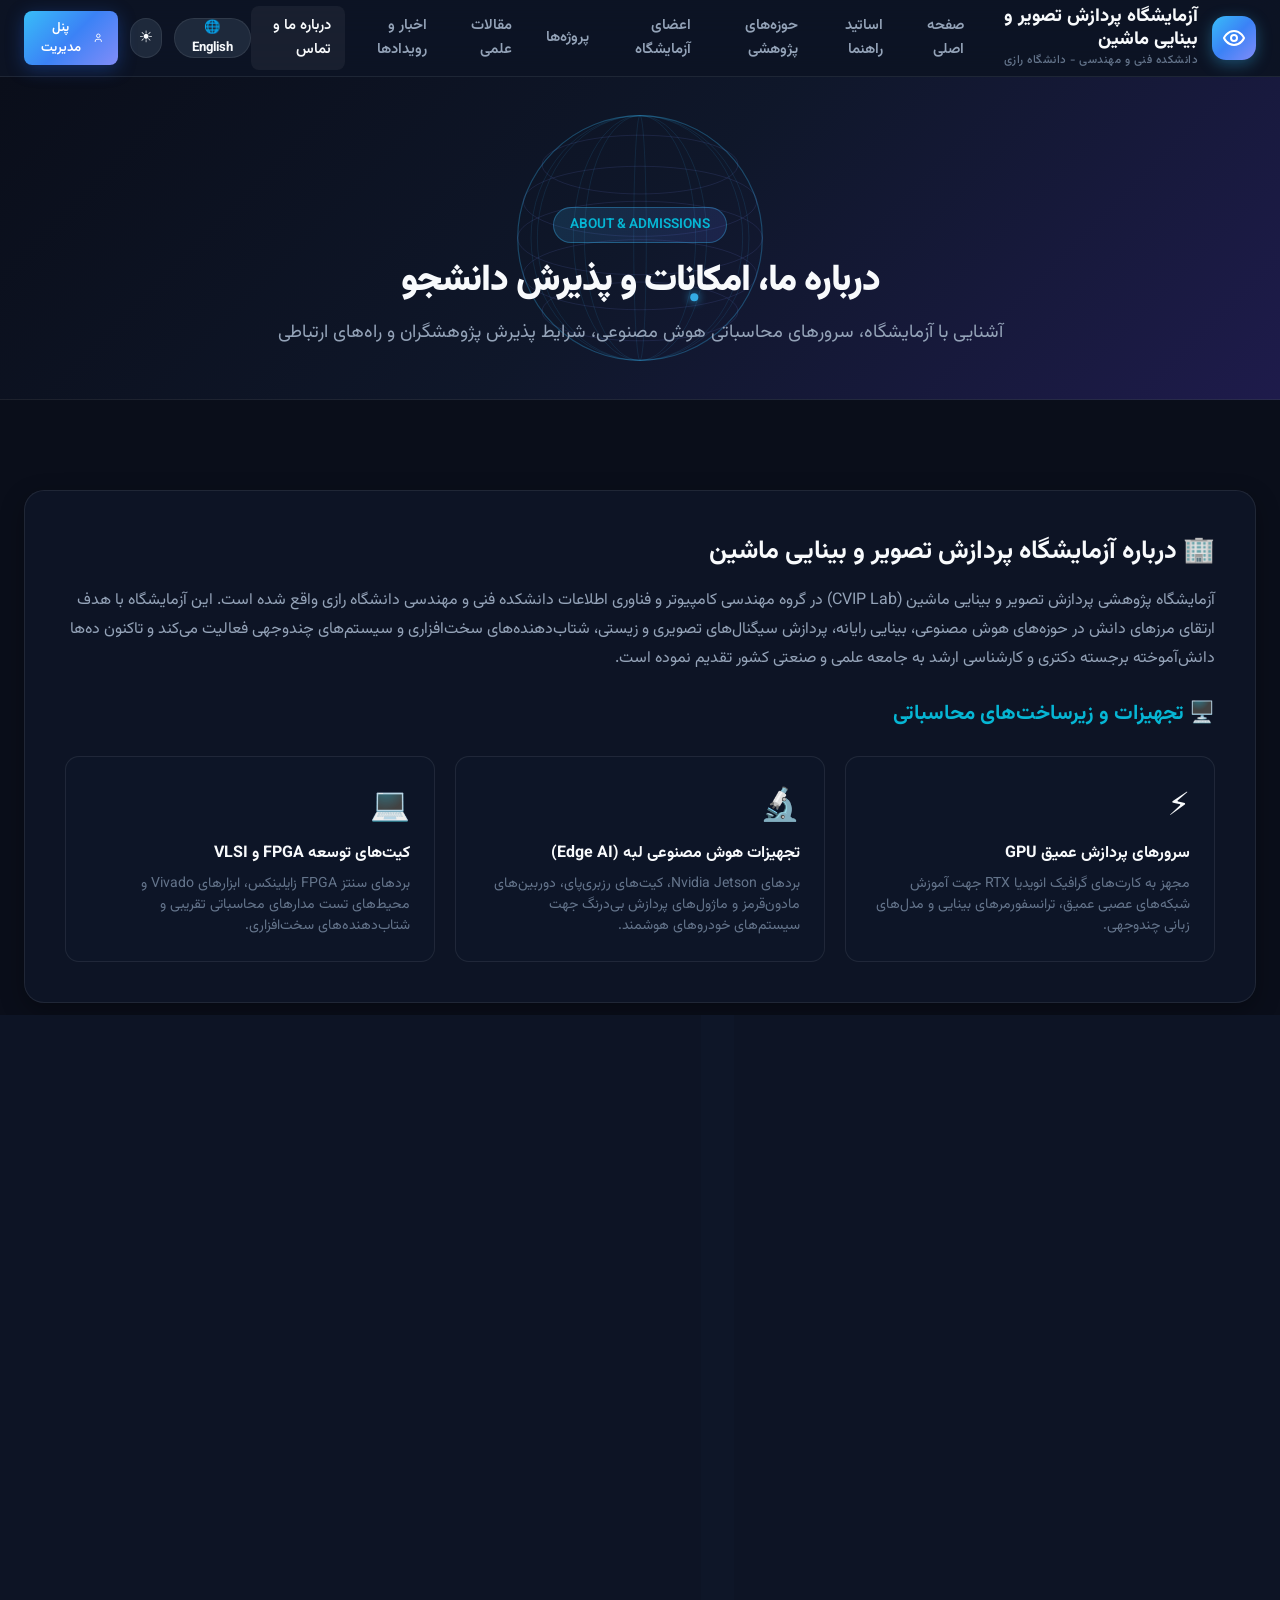
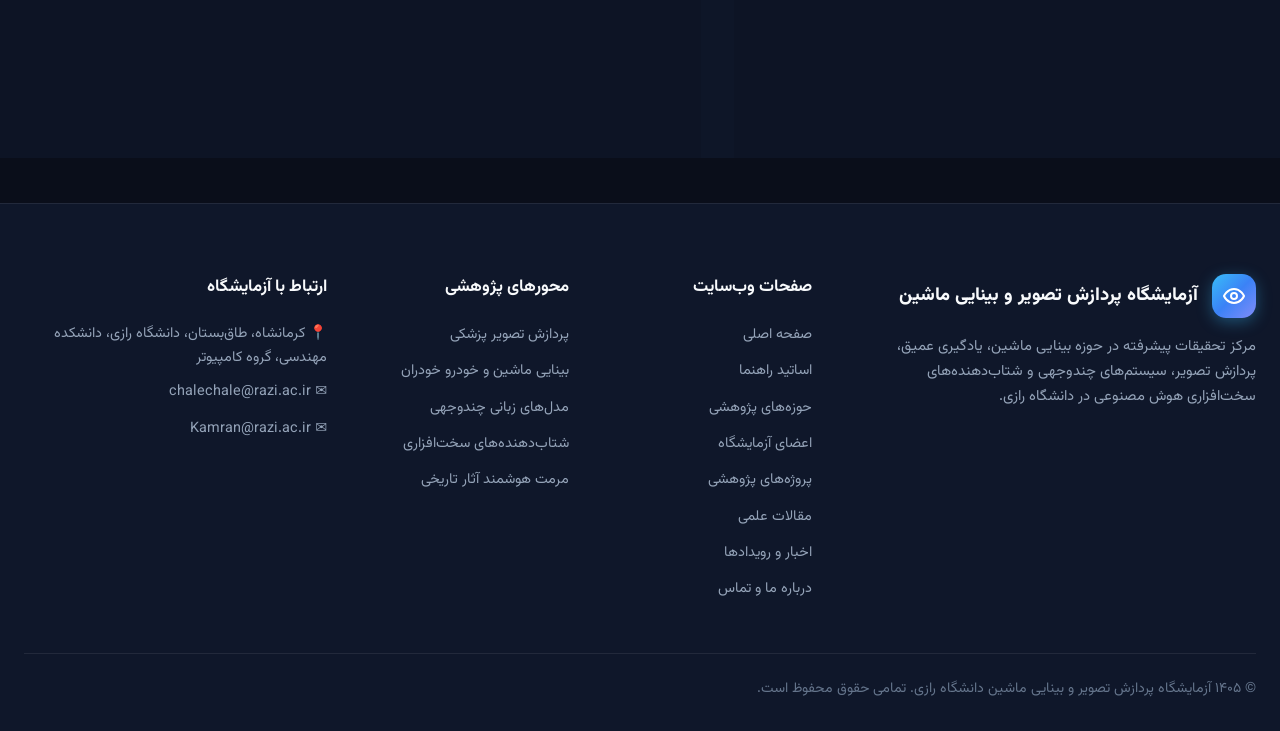
==== commit eb7837e9: "Restore theme toggle and activate all 7 interactive canvas engines (v8)" ====
--- a/contact.html
+++ b/contact.html
@@ -83,6 +83,7 @@
 
 <!-- Page Header -->
 <div class="page-header">
+    <canvas class="page-canvas" id="canvas-contact"></canvas>
     <div class="container">
         <span class="section-badge">About & Admissions</span>
         <h1 class="hero-title" style="font-size: 2.3rem; margin-bottom: 12px;">درباره ما، امکانات و پذیرش دانشجو</h1>
@@ -371,6 +372,6 @@
 }
 </script>
 
-<script src="research_portal/js/main.js?v=4"></script>
+<script src="research_portal/js/main.js?v=8"></script>
 </body>
 </html>
--- a/research_portal/css/modern-theme.css
+++ b/research_portal/css/modern-theme.css
@@ -490,15 +490,30 @@
   background: var(--gradient-hero);
 }
 
-#vision-canvas {
+#vision-canvas,
+.page-canvas {
   position: absolute;
   top: 0;
   left: 0;
   width: 100%;
   height: 100%;
   pointer-events: none;
-  z-index: 0;
-  opacity: 0.85;
+  z-index: 1;
+  opacity: 0.9;
+}
+
+.page-header {
+  position: relative;
+  overflow: hidden;
+  padding: 135px 0 50px 0;
+  background: var(--gradient-hero);
+  text-align: center;
+  border-bottom: 1px solid var(--border-color);
+}
+
+.page-header .container {
+  position: relative;
+  z-index: 3;
 }
 
 .hero-glow-1 {
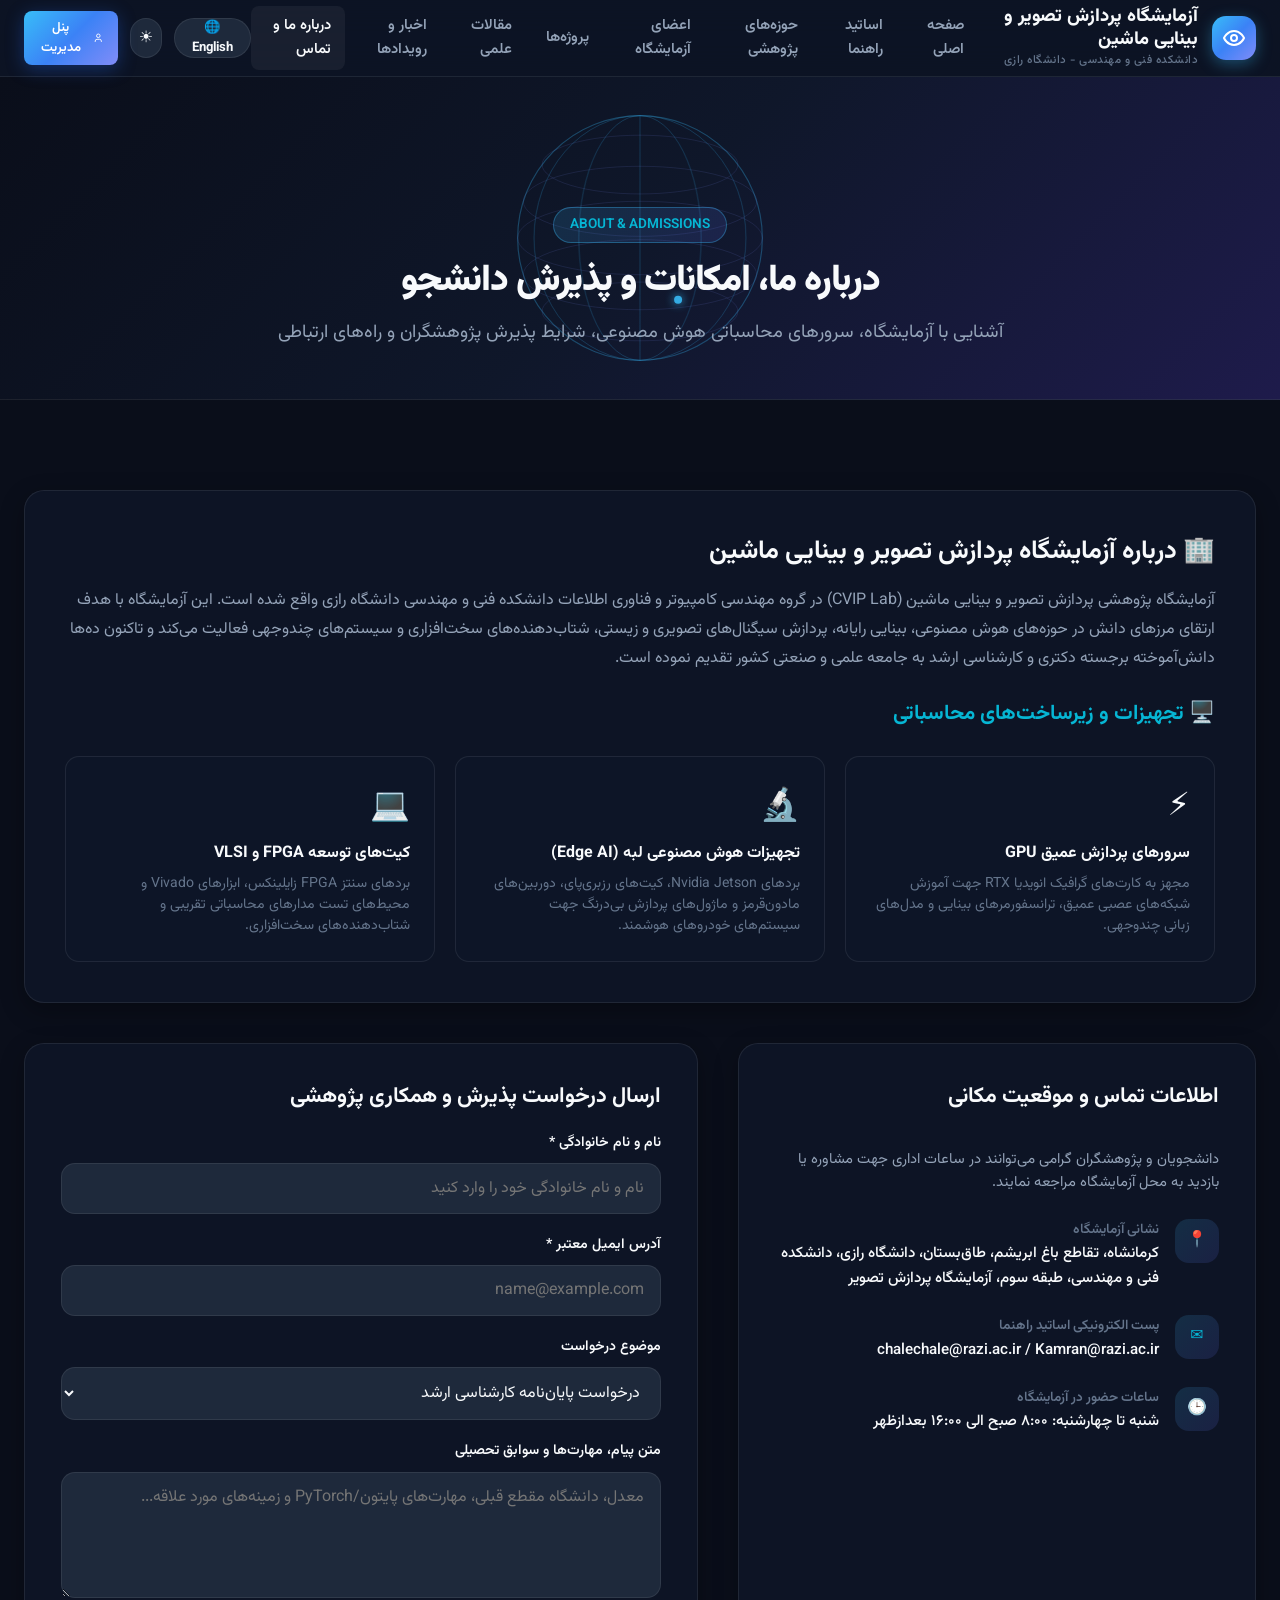
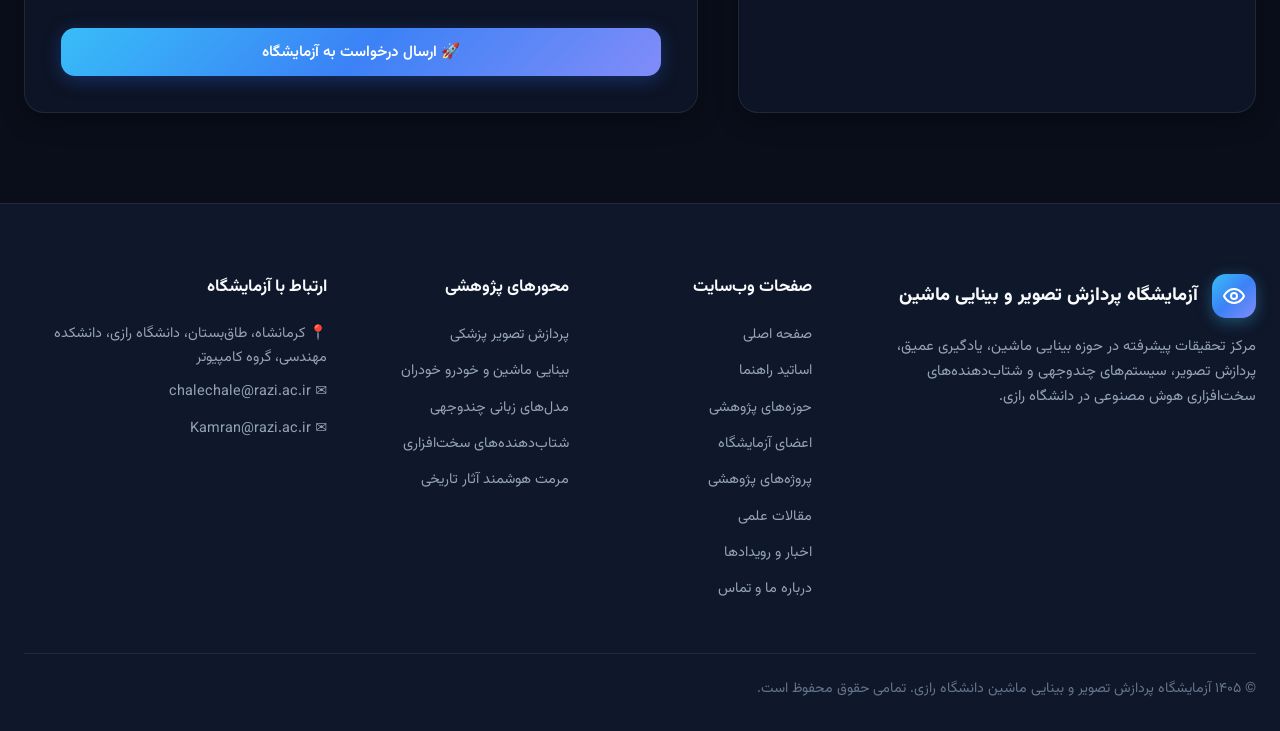
==== commit 43514b29: "Auto-boot canvas animations on page load without requiring refresh (v9)" ====
--- a/contact.html
+++ b/contact.html
@@ -372,6 +372,6 @@
 }
 </script>
 
-<script src="research_portal/js/main.js?v=8"></script>
+<script src="research_portal/js/main.js?v=9"></script>
 </body>
 </html>
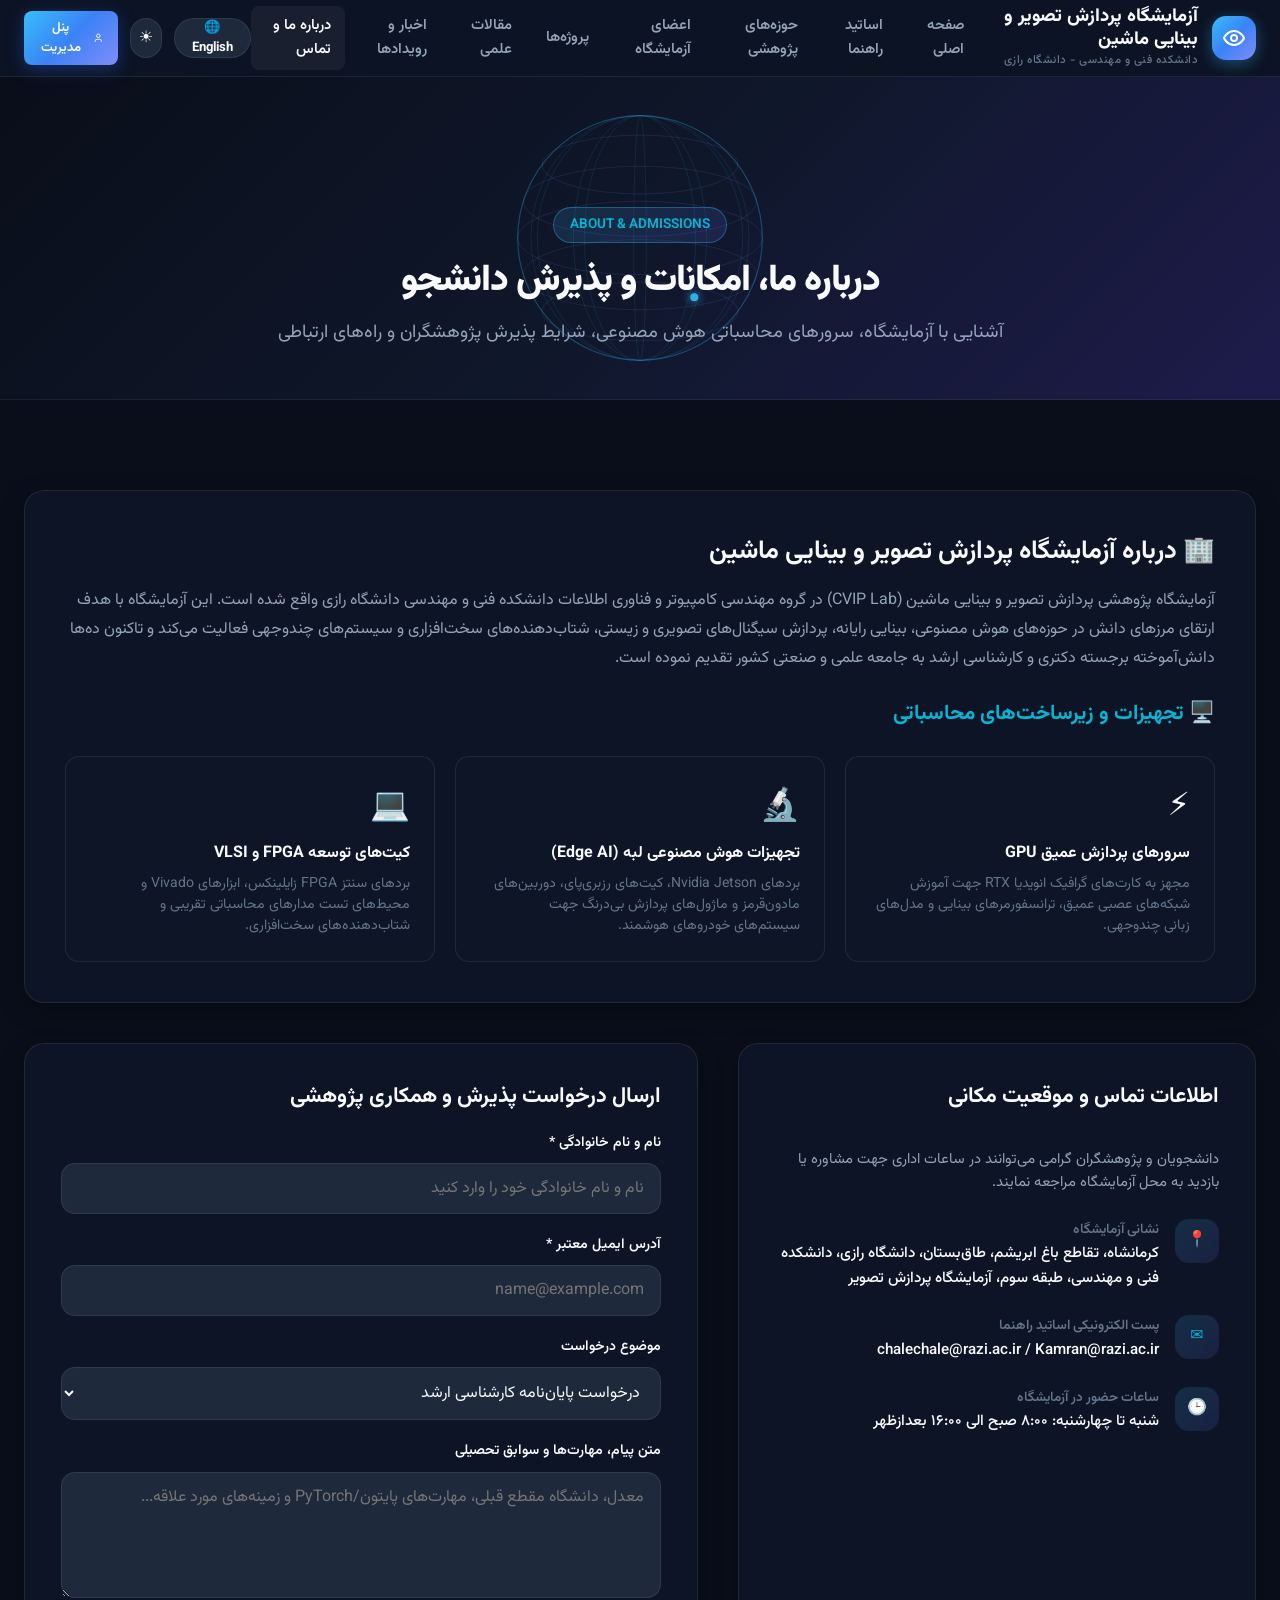
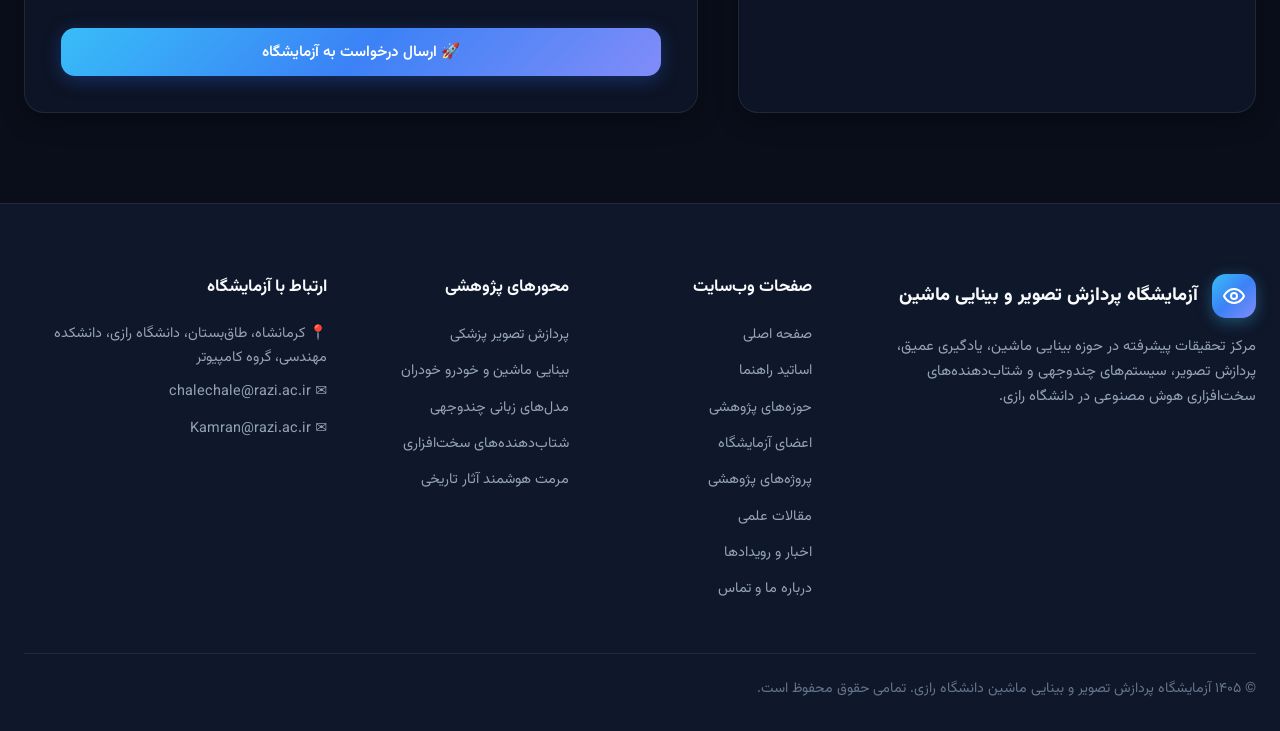
==== commit eb4bda95: "Ensure all 8 canvas engines continuously self-size and run automatically without requiring refresh (" ====
--- a/contact.html
+++ b/contact.html
@@ -372,6 +372,6 @@
 }
 </script>
 
-<script src="research_portal/js/main.js?v=9"></script>
+<script src="research_portal/js/main.js?v=10"></script>
 </body>
 </html>
--- a/research_portal/css/modern-theme.css
+++ b/research_portal/css/modern-theme.css
@@ -936,6 +936,12 @@
   background: rgba(16, 185, 129, 0.15);
   color: var(--accent-emerald);
   border: 1px solid rgba(16, 185, 129, 0.3);
+}
+
+.badge-bsc {
+  background: rgba(245, 158, 11, 0.15);
+  color: var(--accent-amber);
+  border: 1px solid rgba(245, 158, 11, 0.3);
 }
 
 .student-name {
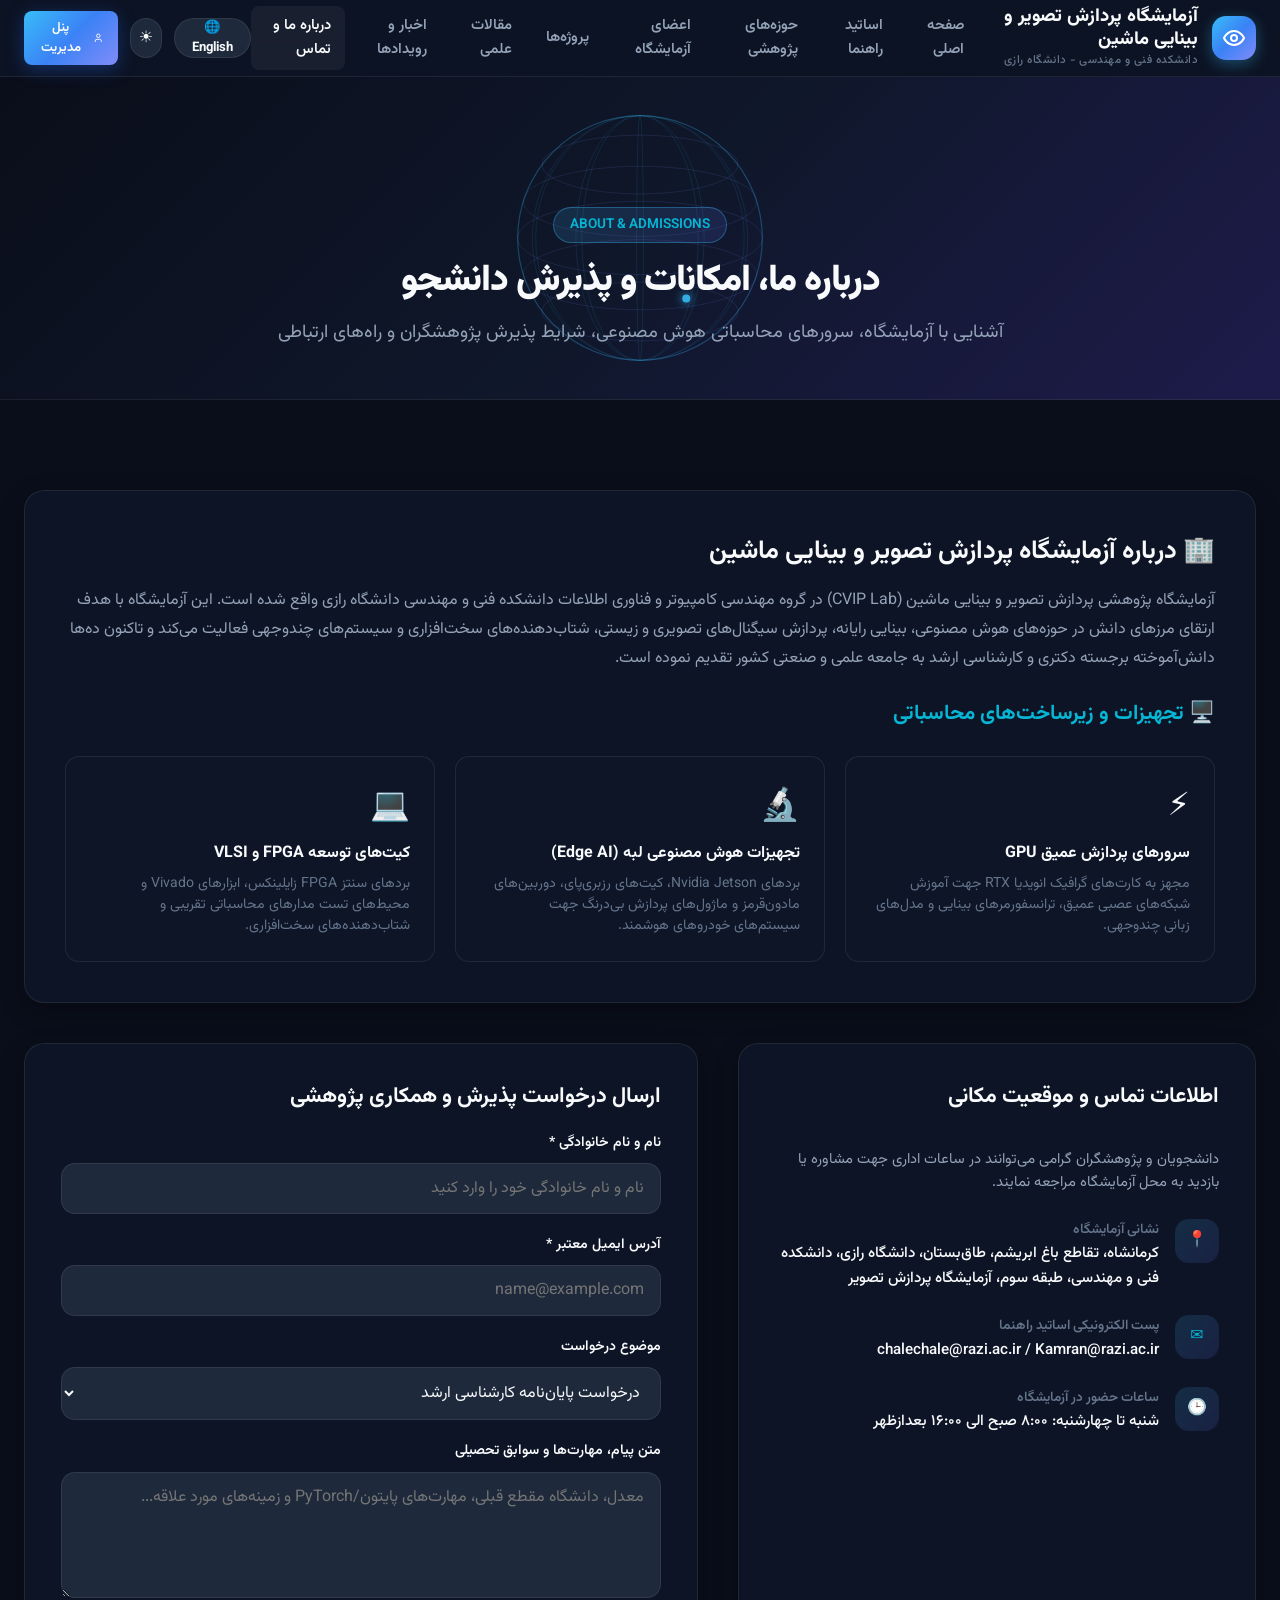
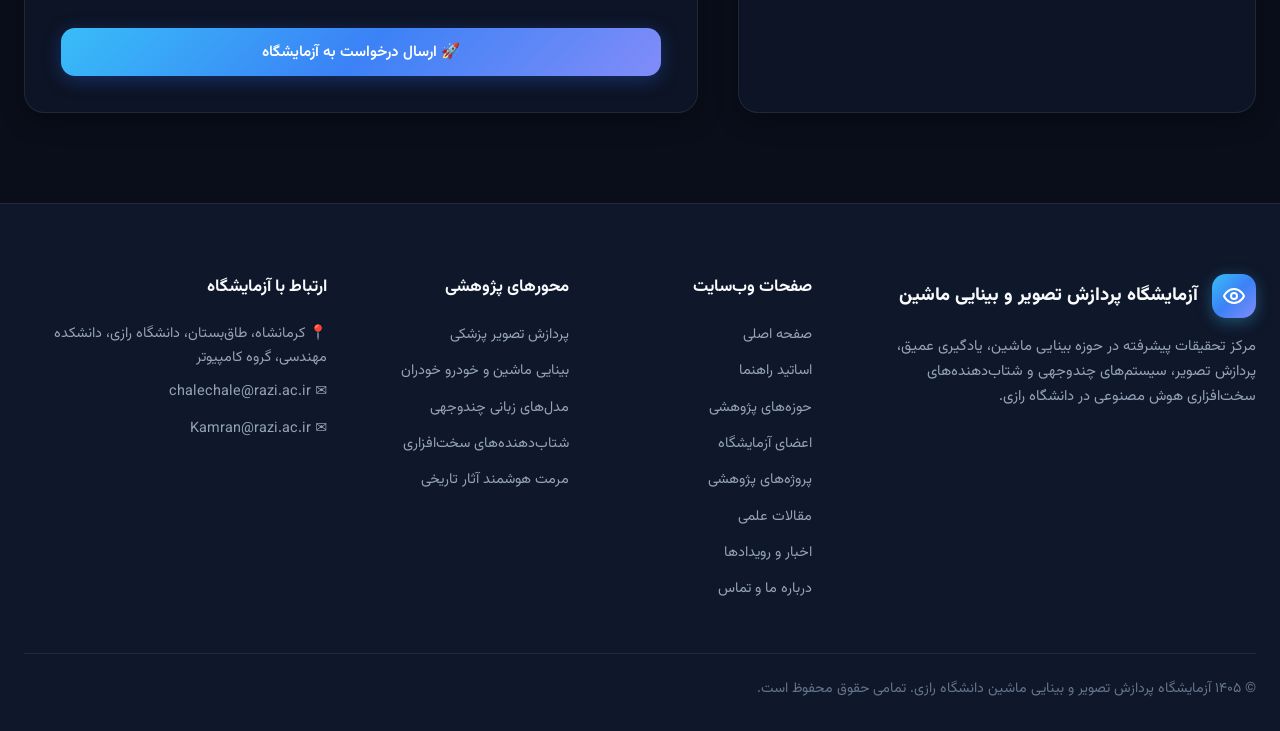
==== commit affff2fd: "Guarantee instant auto-boot vision canvas animation on homepage without refresh (v11)" ====
--- a/contact.html
+++ b/contact.html
@@ -372,6 +372,6 @@
 }
 </script>
 
-<script src="research_portal/js/main.js?v=10"></script>
+<script src="research_portal/js/main.js?v=11"></script>
 </body>
 </html>
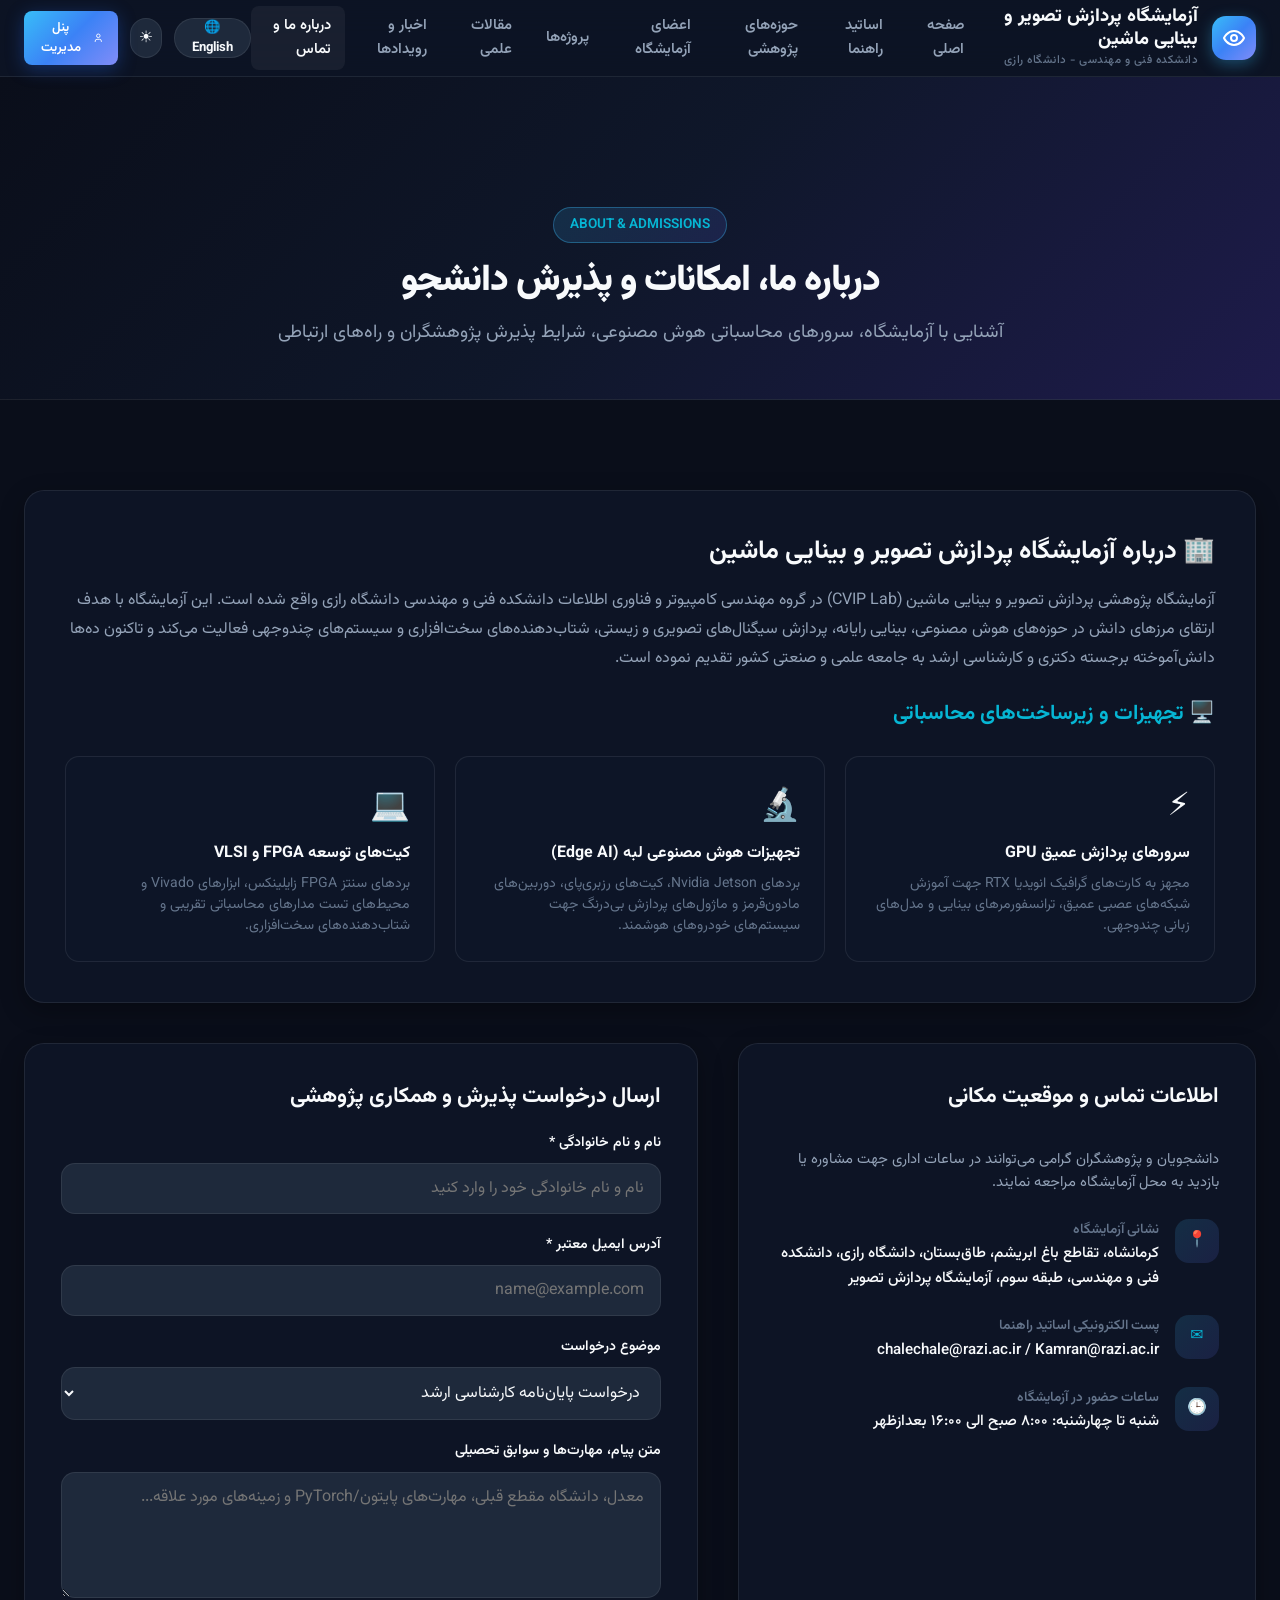
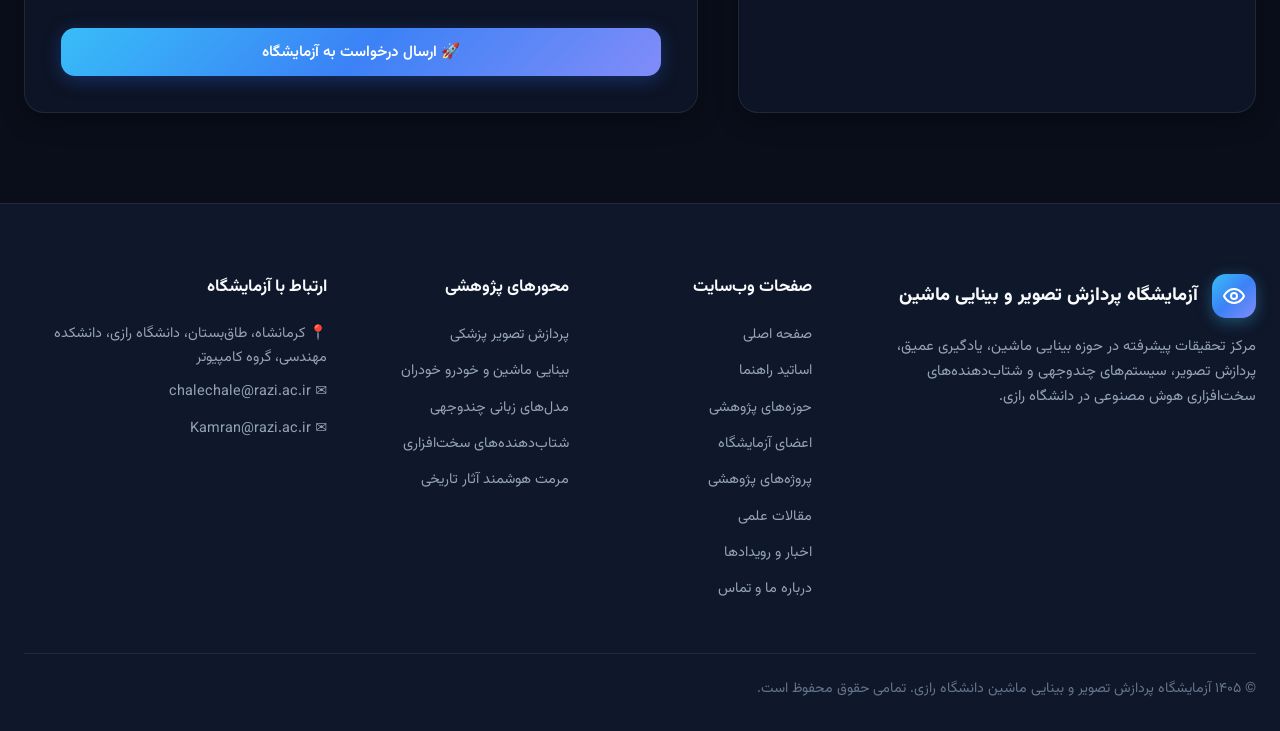
==== commit b0d2670c: "Remove continuous canvas animation loops for zero GPU overhead, smooth performance, and glitch-free " ====
--- a/contact.html
+++ b/contact.html
@@ -83,7 +83,6 @@
 
 <!-- Page Header -->
 <div class="page-header">
-    <canvas class="page-canvas" id="canvas-contact"></canvas>
     <div class="container">
         <span class="section-badge">About & Admissions</span>
         <h1 class="hero-title" style="font-size: 2.3rem; margin-bottom: 12px;">درباره ما، امکانات و پذیرش دانشجو</h1>
--- a/research_portal/css/modern-theme.css
+++ b/research_portal/css/modern-theme.css
@@ -488,18 +488,6 @@
   padding: 70px 0 50px 0;
   overflow: hidden;
   background: var(--gradient-hero);
-}
-
-#vision-canvas,
-.page-canvas {
-  position: absolute;
-  top: 0;
-  left: 0;
-  width: 100%;
-  height: 100%;
-  pointer-events: none;
-  z-index: 1;
-  opacity: 0.9;
 }
 
 .page-header {
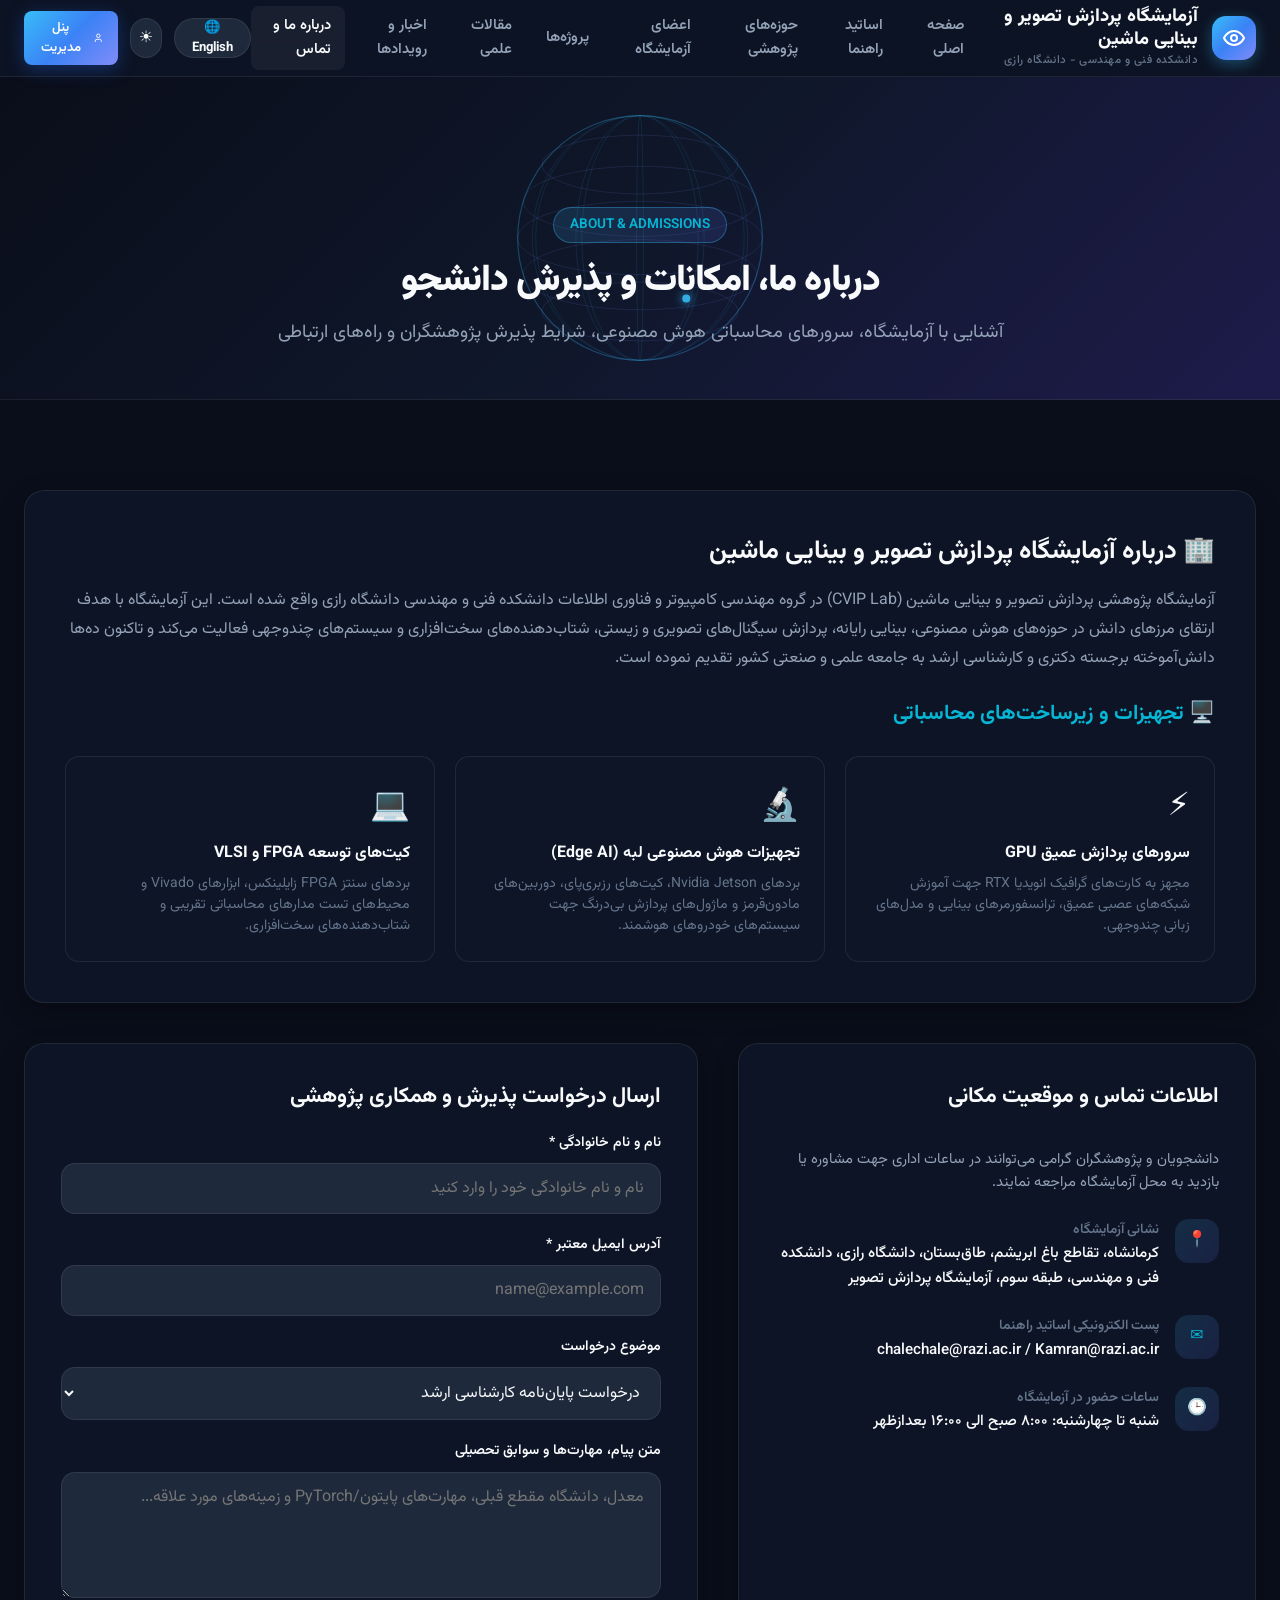
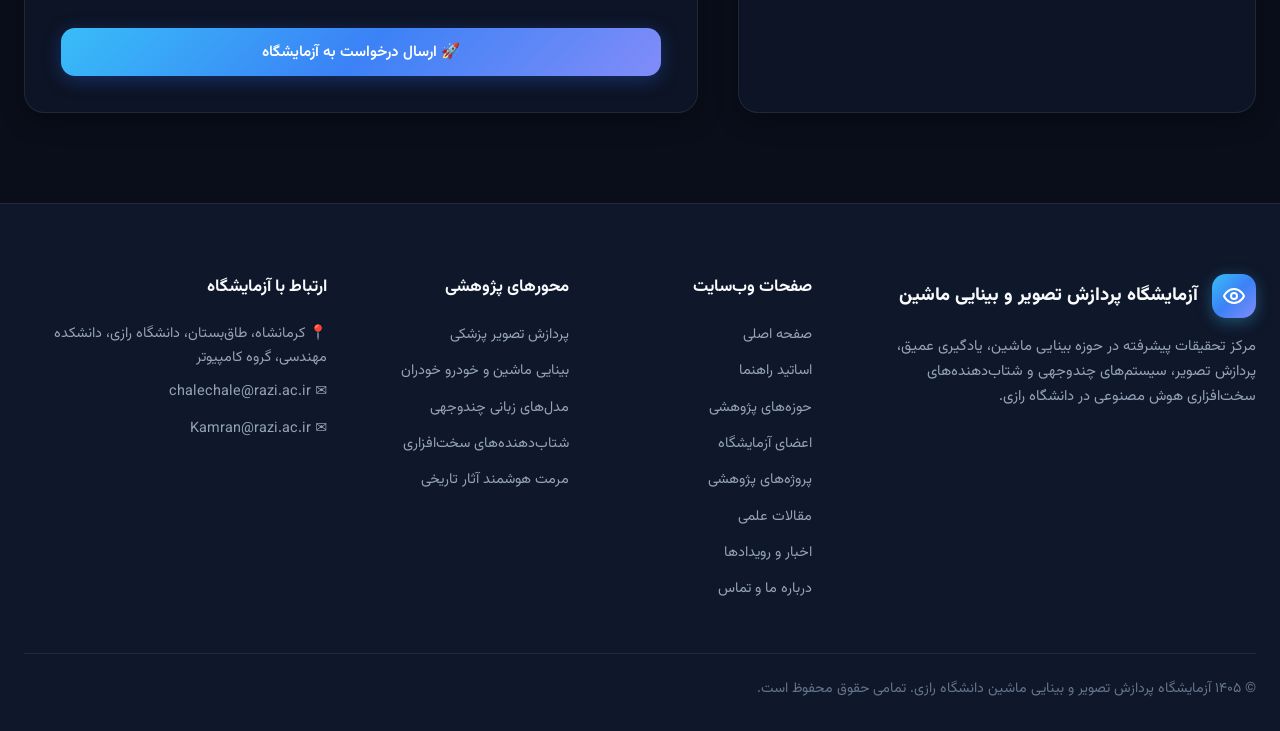
==== commit e64ffee2: "Revert "Remove continuous canvas animation loops for zero GPU overhead, smooth performance, and glit" ====
--- a/contact.html
+++ b/contact.html
@@ -83,6 +83,7 @@
 
 <!-- Page Header -->
 <div class="page-header">
+    <canvas class="page-canvas" id="canvas-contact"></canvas>
     <div class="container">
         <span class="section-badge">About & Admissions</span>
         <h1 class="hero-title" style="font-size: 2.3rem; margin-bottom: 12px;">درباره ما، امکانات و پذیرش دانشجو</h1>
--- a/research_portal/css/modern-theme.css
+++ b/research_portal/css/modern-theme.css
@@ -488,6 +488,18 @@
   padding: 70px 0 50px 0;
   overflow: hidden;
   background: var(--gradient-hero);
+}
+
+#vision-canvas,
+.page-canvas {
+  position: absolute;
+  top: 0;
+  left: 0;
+  width: 100%;
+  height: 100%;
+  pointer-events: none;
+  z-index: 1;
+  opacity: 0.9;
 }
 
 .page-header {
